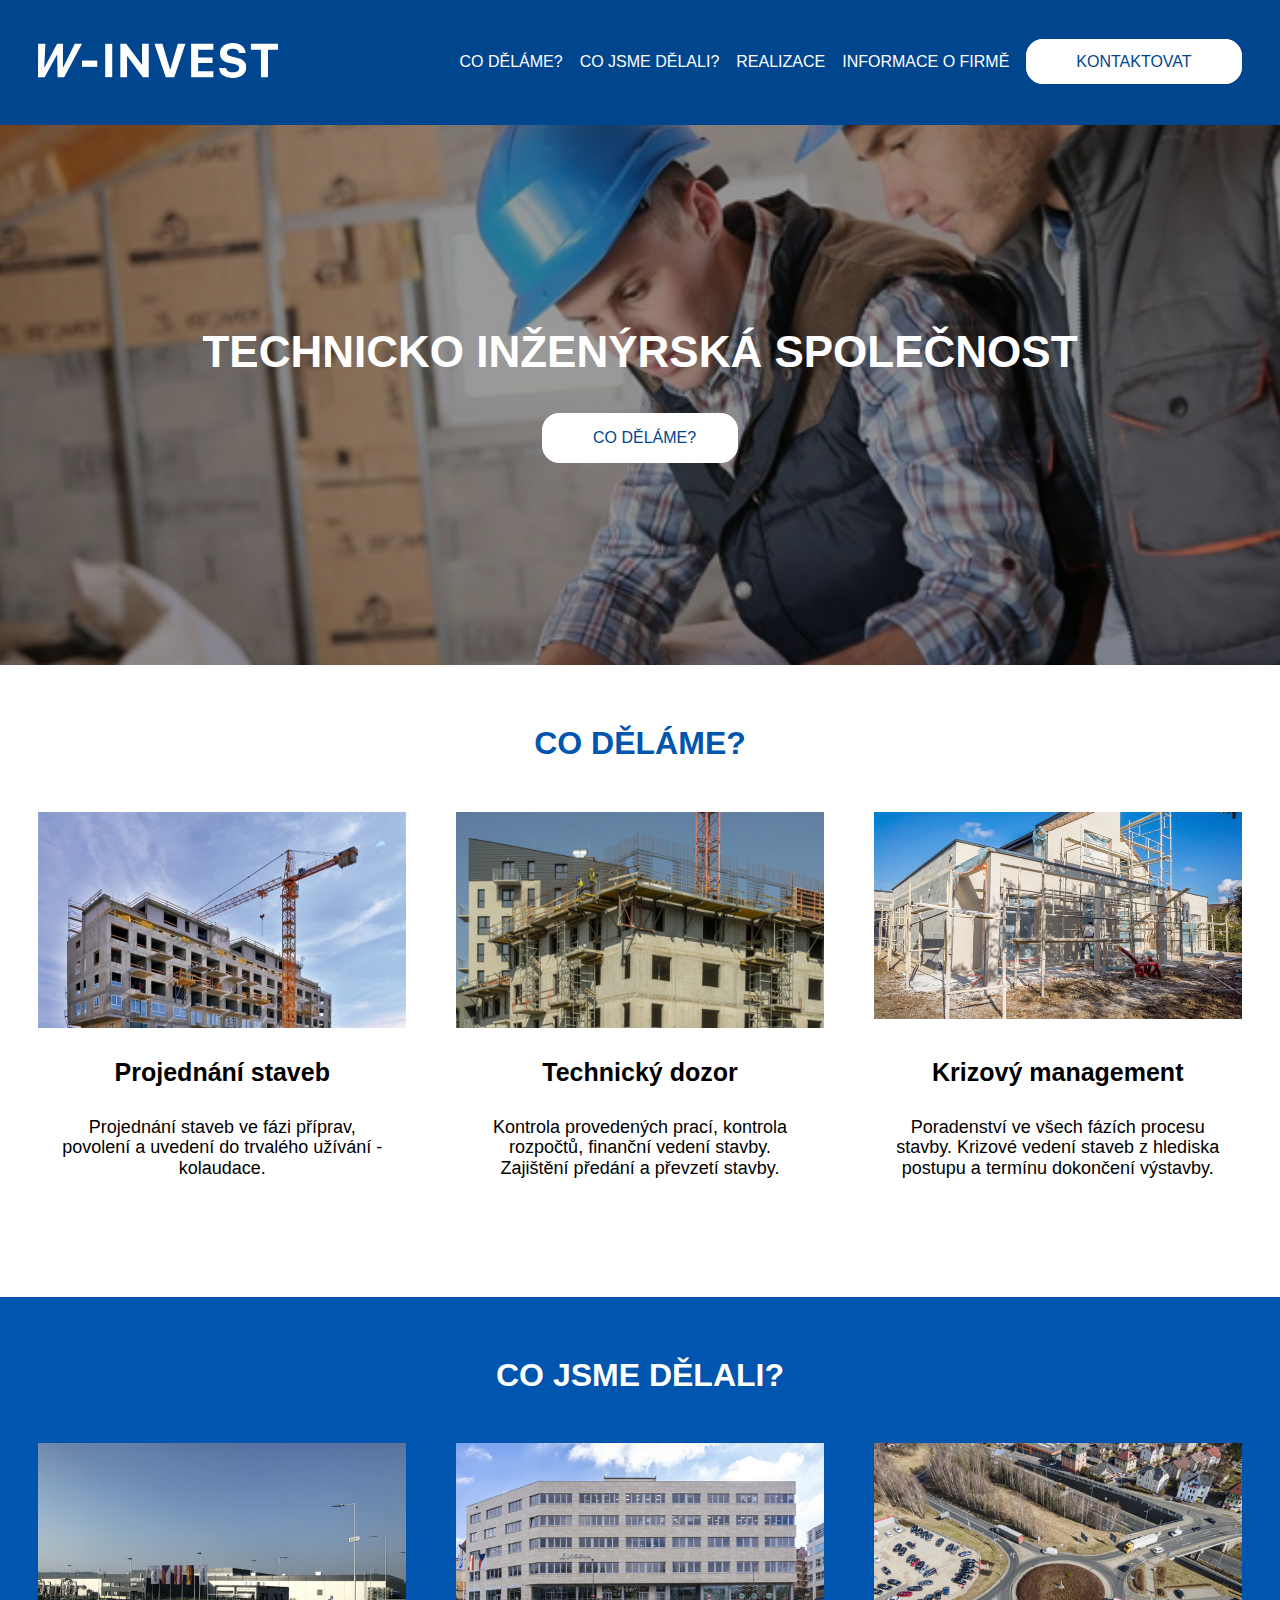
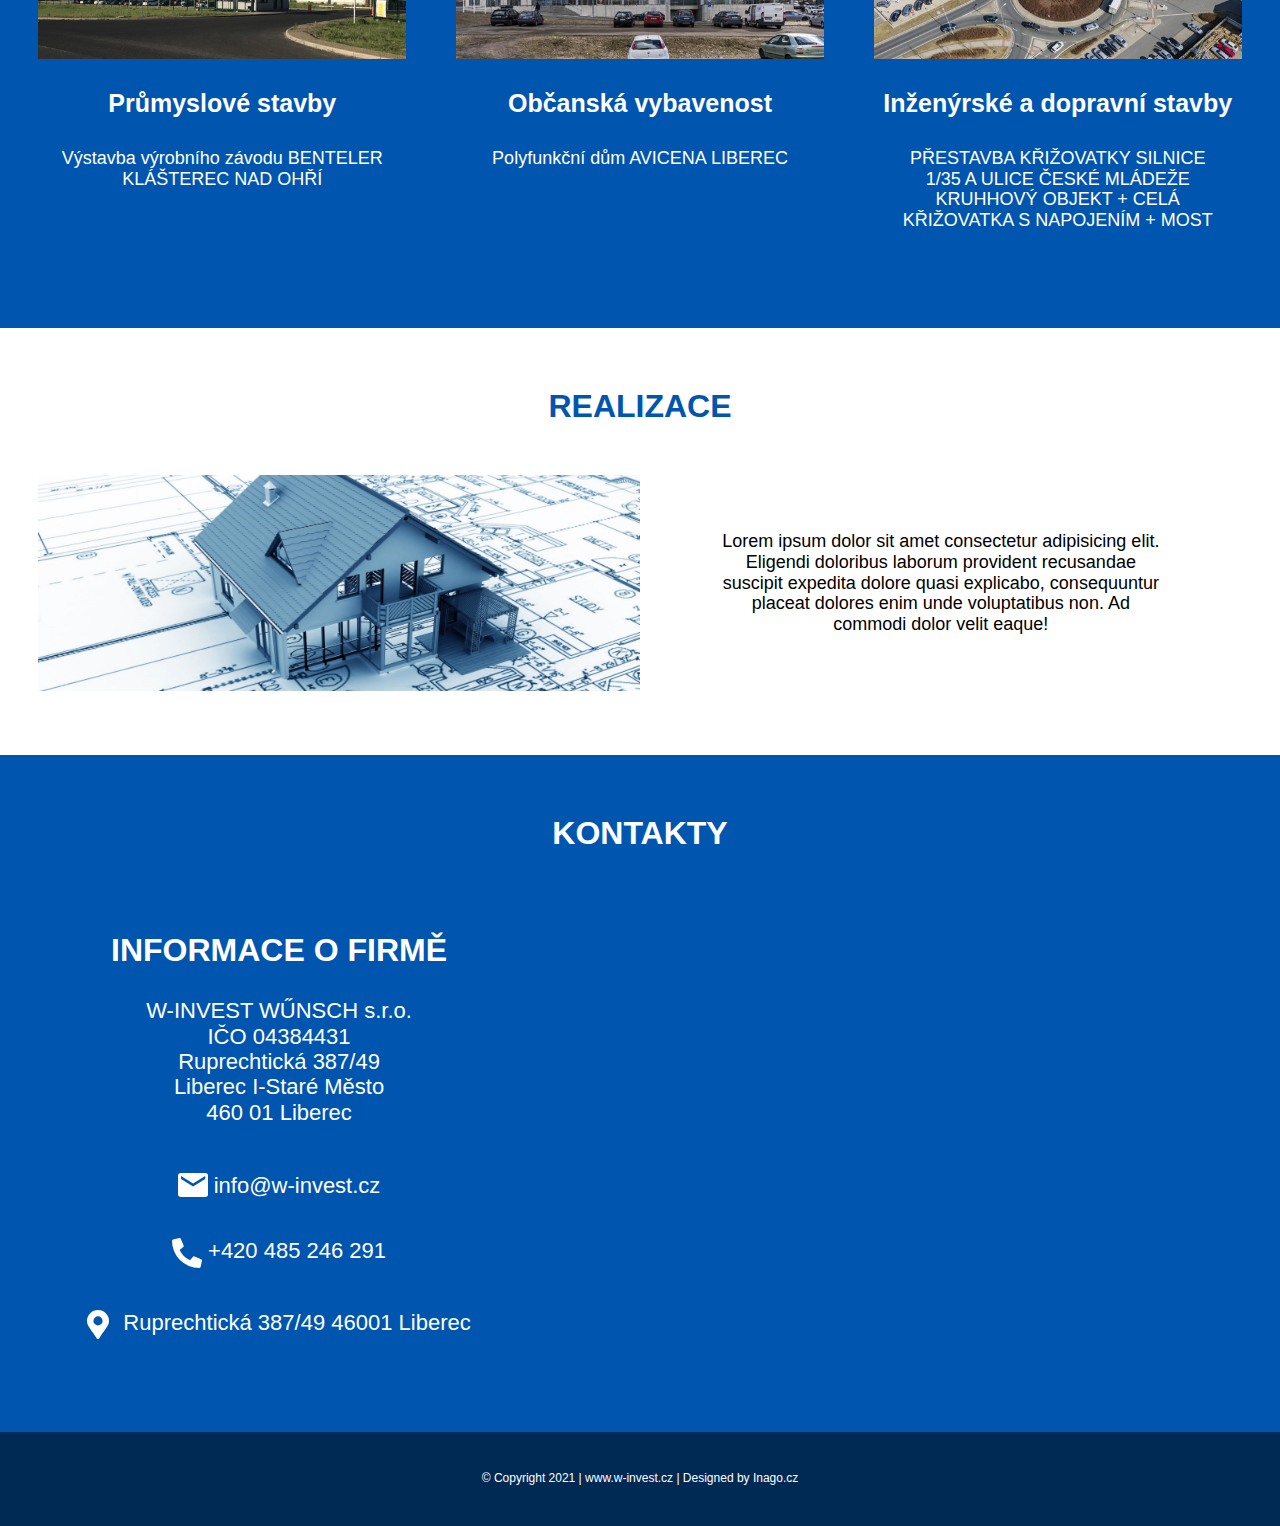
==== docs/index.html @ b716763d "Add files via upload" ====
<!DOCTYPE html>
<html lang="cs">
<head>
    <meta charset="UTF-8">
    <meta http-equiv="X-UA-Compatible" content="IE=edge">
    <meta name="viewport" content="width=device-width, initial-scale=1.0">
    <meta name="description" content="HTML meta tag page">
    <meta name="keywords" content="winvest, w-invest, w invest, w invest liberec, w-invest liberec, w invest liberec, stavební dozor, stavební dozor liberec" />
    

    <title>Technicko inženýrská kancelář | W-INVEST</title>
    <script type="application/ld+json">
        {
          "@context": "https://schema.org",
          "@type": "LocalBusiness",
          "name": "W-INVEST",
          "image": "./Images/W-INVEST_Bílá_uprava.svg",
          "url": "http://www.w-invest.cz/",
          "telephone": "485 246 291",
          "address": {
            "@type": "PostalAddress",
            "streetAddress": "Ruprechtická 387/49",
            "addressLocality": "Liberec",
            "postalCode": "46001",
            "addressCountry": "CZ"
          },
          "geo": {
            "@type": "GeoCoordinates",
            "latitude": 50.77691161057258,
            "longitude": 15.060388742297569
          }  
        }
        </script>
    <link rel="icon" type="image/svg+xml" href="./Images/Favicon/favicon.svg">

    <link rel="stylesheet" href="./css/normalize.css">
    <link rel="stylesheet" href="./css/fonts.css">
    <link rel="stylesheet" href="./css/style.css">
    <link rel="stylesheet" href="./css/MQ.css">
</head>
<body>
    <header>
        <div class="header_box">
            <a class="header_box__logo" href="Index.html"><img src="./Images/W-INVEST_Bílá_uprava.svg" alt="W-Invest logo"></a>
            <nav class="header_box__nav">
                <ul class="header_box__nav__nav_ul">
                    <li class="header_box__nav__nav_ul__item initial_invisible tablet_visible"><a href="#co_delame">Co děláme?</a></li>
                    <li class="header_box__nav__nav_ul__item initial_invisible tablet_visible"><a href="#co_jsme_delali">Co jsme dělali?</a></li>
                    <li class="header_box__nav__nav_ul__item initial_invisible tablet_visible"><a href="#realizace">Realizace</a></li>
                    <li class="header_box__nav__nav_ul__item initial_invisible desktop_visible"><a href="#info">Informace o firmě</a></li>
                    <li class="header_box__nav__nav_ul__item"><a class="btn" href="#kontakty">Kontaktovat</a></li>
               </ul>
            </nav>
        </div>
    </header>
    <main>
        <h1 class="h1">W-INVEST</h1>
        <section class="background_photo">
            <h2 class="background_photo__title">Technicko inženýrská společnost</h2>
            <a class="background_photo__btn btn btn--photo" href="#co_delame">Co děláme?</a>
        </section>
        <section id="co_delame">
            <div class="section_container">
                <h2 class="section_container__title section_container__title--blue">Co děláme?</h2>
                <div class="section_container__Project_card_section">
                    <div class="section_container__Project_card_section__item">
                        <div class="section_container__Project_card_section__item__image_container">
                            <img src="./Images/20411-preview-04-teracon1.jpg" alt="Projekt 1">
                        </div>
                        <h3>Projednání staveb</h3>
                        <p>Projednání staveb ve fázi příprav, povolení a uvedení do trvalého užívání - kolaudace.</p>
                    </div>
                    <div class="section_container__Project_card_section__item">
                        <div class="section_container__Project_card_section__item__image_container">
                            <img src="./Images/1629029762_P2021081503770.jpg" alt="Projekt 2">
                        </div>
                        <h3>Technický dozor</h3>
                        <p>Kontrola provedených prací, kontrola rozpočtů, finanční vedení stavby. Zajištění předání a převzetí stavby.</p>
                    </div>
                    <div class="section_container__Project_card_section__item">
                        <div class="section_container__Project_card_section__item__image_container">
                            <img src="./Images/fotolia_eleonore-h.jpg" alt="Projekt 3">
                        </div>
                        <h3>Krizový management</h3>
                        <p>Poradenství ve všech fázích procesu stavby. Krizové vedení staveb z hlediska postupu a termínu dokončení výstavby.</p>
                    </div>
                </div>
            </div>
        </section>
        <section id="co_jsme_delali">
            <div class="section_container">
                <h2 class="section_container__title">Co jsme dělali?</h2>
                <div class="section_container__Project_card_section">
                    <div class="section_container__Project_card_section__item">
                        <div class="section_container__Project_card_section__item__image_container">
                            <img src="src=./Images/Real_images/640px/thumbnail_IMG_3907.jpg"
                            srcset="./Images/Real_images/360px/thumbnail_IMG_3907.jpg 360w,
                                    ./Images/Real_images/575px/thumbnail_IMG_3907.jpg 575w,
                                    ./Images/Real_images/640px/thumbnail_IMG_3907.jpg 640w"
                            sizes="(min-width: 640px) 44.5vw,
                                   (min-width: 1150px) 28.43vw,
                                   100vw" 
                            alt="W-Invest BENTELER KLÁŠTEREC NAD OHŘÍ">
                        </div>
                        <h3>Průmyslové stavby</h3>
                        <p>Výstavba výrobního závodu BENTELER KLÁŠTEREC NAD OHŘÍ </p>
                    </div>
                    <div class="section_container__Project_card_section__item">
                        <div class="section_container__Project_card_section__item__image_container">
                            <img src="src=./Images/Real_images/640px/thumbnail_Avicena.jpg"
                            srcset="./Images/Real_images/360px/thumbnail_Avicena.jpg 360w,
                                    ./Images/Real_images/575px/thumbnail_Avicena.jpg 575w,
                                    ./Images/Real_images/640px/thumbnail_Avicena.jpg 640w"
                            sizes="(min-width: 640px) 44.5vw,
                                   (min-width: 1150px) 28.43vw,
                                   100vw" 
                            alt="W-Invest AVICENA LIBEREC">
                        </div>
                        <h3>Občanská vybavenost</h3>
                        <p>Polyfunkční dům AVICENA LIBEREC</p>
                    </div>
                    <div class="section_container__Project_card_section__item">
                        <div class="section_container__Project_card_section__item__image_container">
                            <img src="src=./Images/Real_images/640px/thumbnail_kruhac.jpg"
                            srcset="./Images/Real_images/360px/thumbnail_kruhac.jpg 360w,
                                    ./Images/Real_images/575px/thumbnail_kruhac.jpg 575w,
                                    ./Images/Real_images/640px/thumbnail_kruhac.jpg 640w"
                            sizes="(min-width: 640px) 44.5vw,
                                   (min-width: 1150px) 28.43vw,
                                   100vw" 
                            alt="W-Invest KRUHHOVÝ OBJEKT">
                        </div>
                        <h3>Inženýrské a dopravní stavby</h3>
                        <p>PŘESTAVBA KŘIŽOVATKY SILNICE  1/35  A ULICE ČESKÉ MLÁDEŽE<br> KRUHHOVÝ OBJEKT + CELÁ KŘIŽOVATKA S NAPOJENÍM + MOST</p>
                    </div>
                </div>
            </div>
        </section>
        <section id="realizace">
            <div class="section_container section_container--relaization">
                <h2 class="section_container__title section_container__title--blue">Realizace</h2>
                <div class="section_container__Project_card_section__item section_container__Project_card_section__item--realization">
                    <div class="section_container__Project_card_section__item__image_container section_container__Project_card_section__item__image_container--realization">
                        <img src="./Images/wp2043551-e1540132733350.jpg" alt="Realizace">
                    </div>
                    <p>Lorem ipsum dolor sit amet consectetur adipisicing elit. Eligendi doloribus laborum provident recusandae suscipit expedita dolore quasi explicabo, consequuntur placeat dolores enim unde voluptatibus non. Ad commodi dolor velit eaque!</p>
                </div>
            </div>
        </section>
        <section class="section_contact" id="kontakty">
            <div class="section_container section_container--flex">
                <h2 class="section_container__title section_container__title--flex">Kontakty</h2>
                <div class="section_container__info--flex">
                    <div class="section_container__info__inf">
                        <h2 id="info" class="section_container__info__inf__title">Informace o firmě</h2>
                        <span class="section_container__info__inf__content">
                            W-INVEST WŰNSCH s.r.o.<br>
                            IČO 04384431<br>
                            Ruprechtická 387/49<br>
                            Liberec I-Staré Město<br>
                            460 01 Liberec
                        </span>
                    </div>
                    <div class="section_container__info__contact">
                        <a class="section_container__info__contact__mail" href="mailto:info@w-invest.cz"><span>info@w-invest.cz</span></a>
                        <a class="section_container__info__contact__tel" href="tel:+420600200800"><span>+420 485 246 291</span></a>
                        <a class="section_container__info__contact__address" href="https://www.google.cz/maps/place/Ruprechtick%C3%A1+387,+Star%C3%A9+M%C4%9Bsto,+460+01+Liberec/@50.7767484,15.0596904,18.75z/data=!4m5!3m4!1s0x470936a429aabfd1:0x137d2b65340e2f7!8m2!3d50.7767522!4d15.0603351"><span>Ruprechtická 387/49 46001 Liberec</span></a>
                    </div>
                </div>
                <div class="section_container__info__map_container">
                    <iframe class="section_container__info__map_container__map" src="https://www.google.com/maps/embed?pb=!1m14!1m8!1m3!1d1261.4683118059502!2d15.0596904!3d50.7767484!3m2!1i1024!2i768!4f13.1!3m3!1m2!1s0x470936a429aabfd1%3A0x137d2b65340e2f7!2sRuprechtick%C3%A1%20387%2C%20Star%C3%A9%20M%C4%9Bsto%2C%20460%2001%20Liberec!5e0!3m2!1scs!2scz!4v1645196946331!5m2!1scs!2scz" width="600" height="450" style="border:0;" allowfullscreen="" loading="lazy"></iframe>
                </div>
            </div>
        </section>
    </main>
    <footer>
        <span class="copyright">© Copyright 2021 | www.w-invest.cz | Designed by Inago.cz</span>
    </footer>
</body>
</html>
---- docs/css/fonts.css ----
html {
    font-family: 'Segoe UI', Tahoma, Geneva, Verdana, sans-serif;
    font-size: 18px;
}

.header_box__nav__nav_ul {
    list-style: none;
    text-decoration: none;
}

.header_box__nav__nav_ul__item a {
    color: #fff;
}

.btn, .header_box__nav__nav_ul {
    font-size: 16px;
    text-transform: uppercase;
}

a.btn {
    color: #00468F;
}

.background_photo__title {
    font-size: 29px;
}
h2 {
    font-weight: bold;
    font-size: 32px;
    text-transform: uppercase;
}

.section_container__title--blue {
    color: #0055AE;
}

h3 {
    font-weight: 550;
    font-size: 25px;
}

.section_container__info__inf span {
    font-size: 18px;
}

.section_container__info__inf__title {
    font-size: 24px;
}

.section_container__info__inf__content {
    text-align: center;
}

.section_container__info__contact a span {
    font-size: 18px;
    color: #fff;
}

.copyright {
    font-size: 12px;
    color: #fff;
}
---- docs/css/style.css ----
header {
    background-color: #00468F;
    height: 100px;
    display: flex;
    justify-content: center;
    align-items: center;
  }

footer {
    display: flex;
    justify-content: center;
    align-items: center;
    background-color: #002954;
    height: 94px;
}

.header_box {
    display: flex;
    justify-content: space-evenly;
    align-items: center;
    width: 100%;
}

.header_box__logo {
    width: 156px;
}

.h1 {
    font-size: 1em;
    position: absolute;
    left: -9999px;
}

.header_box__nav__nav_ul {
    display: flex;
    padding: 0;
}

.header_box__nav__nav_ul__item a:hover {
    text-decoration: underline;
}

.initial_invisible {
    display: none;
}

.btn {
    padding: 6px 21px 6px 21px;
    color: #00468F;
    background-color: #fff;
    border: 1px #fff solid;
    border-radius: 10px;
    width: 94px;
    white-space: nowrap;
}

.btn:visited {
    color: #00468F;
}

.btn:hover {
    border-radius: 30px;
    transition: ease-in-out 0.4s;
}


a.btn:hover {
    text-decoration: none;
}

.background_photo {
    display: flex;
    flex-direction: column;
    justify-content: center;
    align-items: center;
    background:linear-gradient(rgba(0,0,0,0.4), rgba(0,0,0,0.4)), url(../Images/stavbyvedouci_kontrola_projektu_hlavni_01.jpg);
    background-size: 960px;
    background-position: center;
    height: 540px;
    color: #fff;
    gap: 2em;
}

.btn--photo {
    display: block;
    padding: 7.5px 27px 7.5px 27px;
}

.section_container__Project_card_section__item {
    display: flex;
    flex-direction: column;
    justify-content: center;
    align-items: center;
    width: 100%;
}

.section_container__Project_card_section__item__image_container {
    width: 100%;
    max-width: 450px;
    height: 275px;
    overflow: hidden;
}

.section_container__Project_card_section__item__image_container img {
    width: 100%;
}

.section_container__Project_card_section__item p {
    width: 90%;
    max-width: 450px;
    margin: 0;
    margin-bottom: 90px;
}

.section_container__title {
    padding-top: 60px;
    padding-bottom: 50px;
}

main section:nth-child(2n+2) {
    background-color: #0055AE;
    color: #fff;
}

.section_container__Project_card_section__item--realization p {
    margin-top: 30px;
}

.section_container__info__inf {
    display: flex;
    flex-direction: column;
    align-items: center;
    margin-bottom: 48px;
}


.section_container__info__inf__title {
    margin: 30px 0;
}

.section_container__info__contact {
    display: flex;
    flex-direction: column;
    align-items: center;
}


.section_container__info__contact__mail::before {
    content: "";
    display: block;
    background: url(../Images/icons/Icon\ material-email.svg) no-repeat;
    width: 30px;
    height: 25px;
    float: left;
    margin: 0 6px 0 0;
}

.section_container__info__contact__tel::before {
    content: "";
    display: block;
    background: url(../Images/icons/Icon\ awesome-phone-alt.svg) no-repeat;
    width: 30px;
    height: 32px;
    float: left;
    margin: 0 6px 0 0;
}

.section_container__info__contact__address::before {
    content: "";
    display: block;
    background: url(../Images/icons/Icon\ awesome-map-marker-alt.svg) no-repeat;
    width: 30px;
    height: 32px;
    float: left;
    margin: 0 6px 0 0;
}

.section_container__info__contact__mail, .section_container__info__contact__tel, .section_container__info__contact__address {
    margin-bottom: 40px;
}

.section_container__info__contact__mail:hover {
    text-decoration: underline;
    color: #fff;
}
.section_container__info__contact__tel:hover {
    text-decoration: underline;
    color: #fff;
} 
.section_container__info__contact__address:hover {
    text-decoration: underline;
    color: #fff;
}

.section_container__info__map_container__map {
    width: 100%;
    max-width: 450px;
    height: 260px;
    display: block;
    margin: 0 auto;
    padding-bottom: 20px;
}
---- docs/css/MQ.css ----
@media only screen and (min-width: 640px) {

    .tablet_visible {
        display: initial;
    }

    .header_box__nav {
        width: 70vw;
    }

    .header_box__nav__nav_ul {
        justify-content: space-between;
    }

    .section_container {
        width: 94%;
        margin: 0 auto;
    }

    .section_container__Project_card_section {
        display: flex;
        flex-wrap: wrap;
        justify-content: space-around;
    }

    .section_container__Project_card_section__item {
        width: 47.5%;
    }

    .section_container__Project_card_section__item__image_container {
        height: 194px;
    }

    .section_container__Project_card_section__item--realization {
        width: 100%;
    }

    .section_container__Project_card_section__item__image_container--realization {
        max-width: initial;
        height: 300px;
    }

    .section_container--flex {
        display: flex;
        flex-wrap: wrap;
        justify-content: space-around;
        align-items: center;
    }

    .section_container__title--flex {
        width: 100%;
    }

    .section_container__info--flex {
        width: 47.5%;
    }

    .section_container__info__map_container {
        width: 47.5%;
    }

    .section_container__info__map_container__map {
        grid-row: 2/3;
        grid-column: 2/3;
        width: 100%;
        margin: 0;
    }

    p {
        min-height: 5em;
    }
}

@media only screen and (min-width: 750px) {
    .section_container__Project_card_section__item__image_container {
        height: 220px;
    }
}

@media only screen and (min-width: 920px) {

    header {
        height: 125px;
    }

    .header_box {
        width: 94%;
        justify-content: space-between;
    }

    .header_box__nav {
        width: 65%;
    }

    .header_box__logo {
        width: 240px;
    }

    .btn {
        padding: 13px 49px 13px 49px;
        color: #00468F;
        background-color: #fff;
        border: 1px #fff solid;
        border-radius: 17px;
        width: 94px;
    }
    
    .section_container__info__contact a span, .section_container__info__inf span {
        font-size: 22px;
    }

    .section_container__info__inf__title {
        font-size: 32px;
      }

    .btn--photo {
        display: block;
        padding: 15px 50px 15px 50px;
    }

    .section_container__Project_card_section__item__image_container {
        height: 250px;
    }
}


@media only screen and (min-width: 960px) {

    .background_photo {
        background-size: 1440px;
    }

    .section_container__info__map_container__map {
        max-width: initial;
    }

    .header_box__nav {
        width: 65%;
    }
}

@media only screen and (min-width: 1150px) {

    .desktop_visible {
        display: initial;
    }

    .background_photo {
        background-size: 1560px;
    }

    .background_photo__title {
        font-size: 44px;
    }

    .section_container__Project_card_section {
        display: flex;
        flex-wrap: nowrap;
        justify-content: space-around;
        gap: 50px;
    }

    .section_container__Project_card_section__item__image_container {
        height: 216px;
    }

    .section_container__Project_card_section__item--realization {
        display: flex;
        flex-direction: row;
        justify-content: initial;
    }

    .section_container--relaization {
        padding-bottom: 5%;
    }

    .section_container__Project_card_section__item__image_container--realization {
        width: 50%;
    }

    .section_container__Project_card_section__item__image_container--realization img {
        height: 100%;
    }

    .section_container__Project_card_section__item--realization p {
        margin: 0 auto;
        width: 50%;
    }

    .section_container__info--flex {
        width: 40%;
        margin-right: 10%;
    }

    .section_contact {
        padding-bottom: 50px;
    }

    .section_container__info__map_container {
        width: 50%;
        height: 330px;
    }

    .section_container__info__map_container__map {
        height: 100%;
    }

    h3 {
        min-height: 2em;
    }

    p {
        min-height: 5.5em;
    }

}

@media only screen and (min-width: 1172px) {

    h3 {
        min-height: initial;
    }

    p {
        min-height: 5em;
    }
}

@media only screen and (min-width: 1330px) {
    .section_container__Project_card_section__item__image_container {
        height: 250px;
    }
}

@media only screen and (min-width: 1550px) {

    .background_photo {
        background-size: 1920px;
        height: calc(100vh - 125px);
    }
    
    .section_container {
        width: 81.25%;
    }    
}
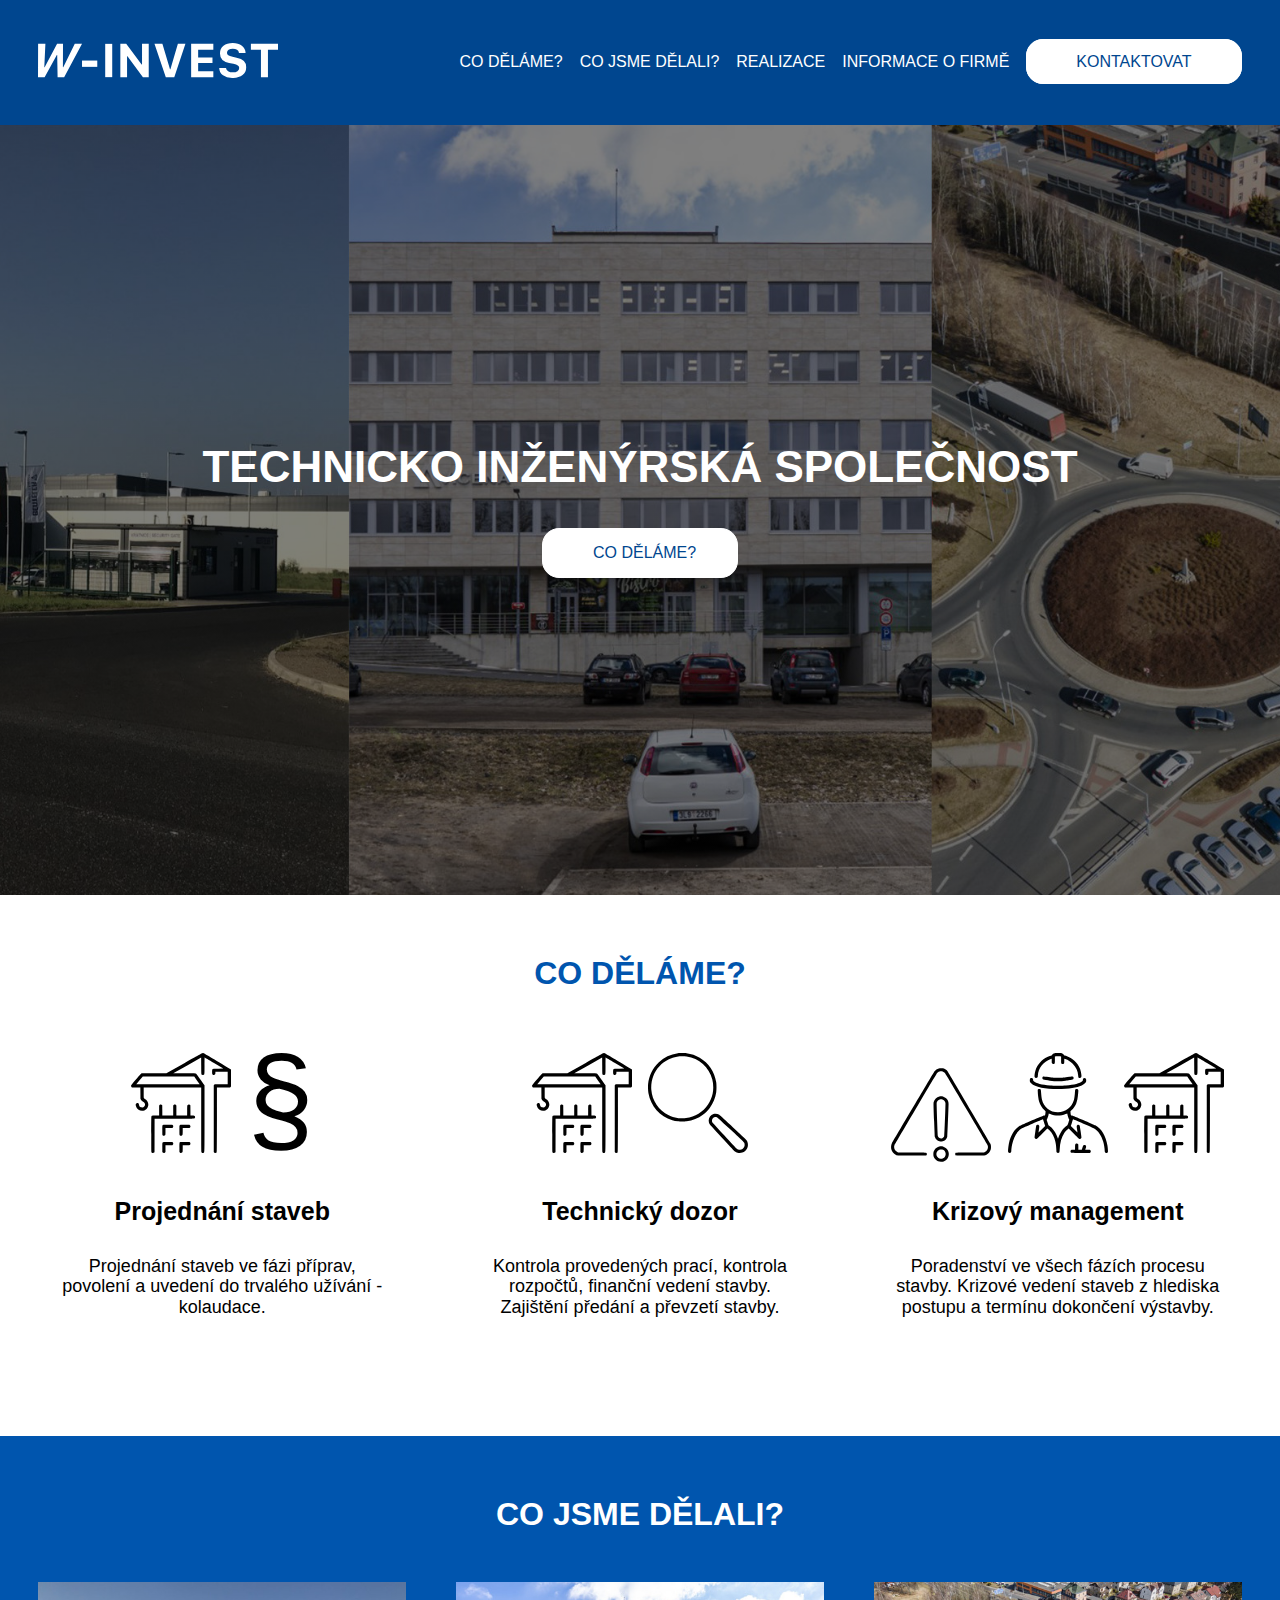
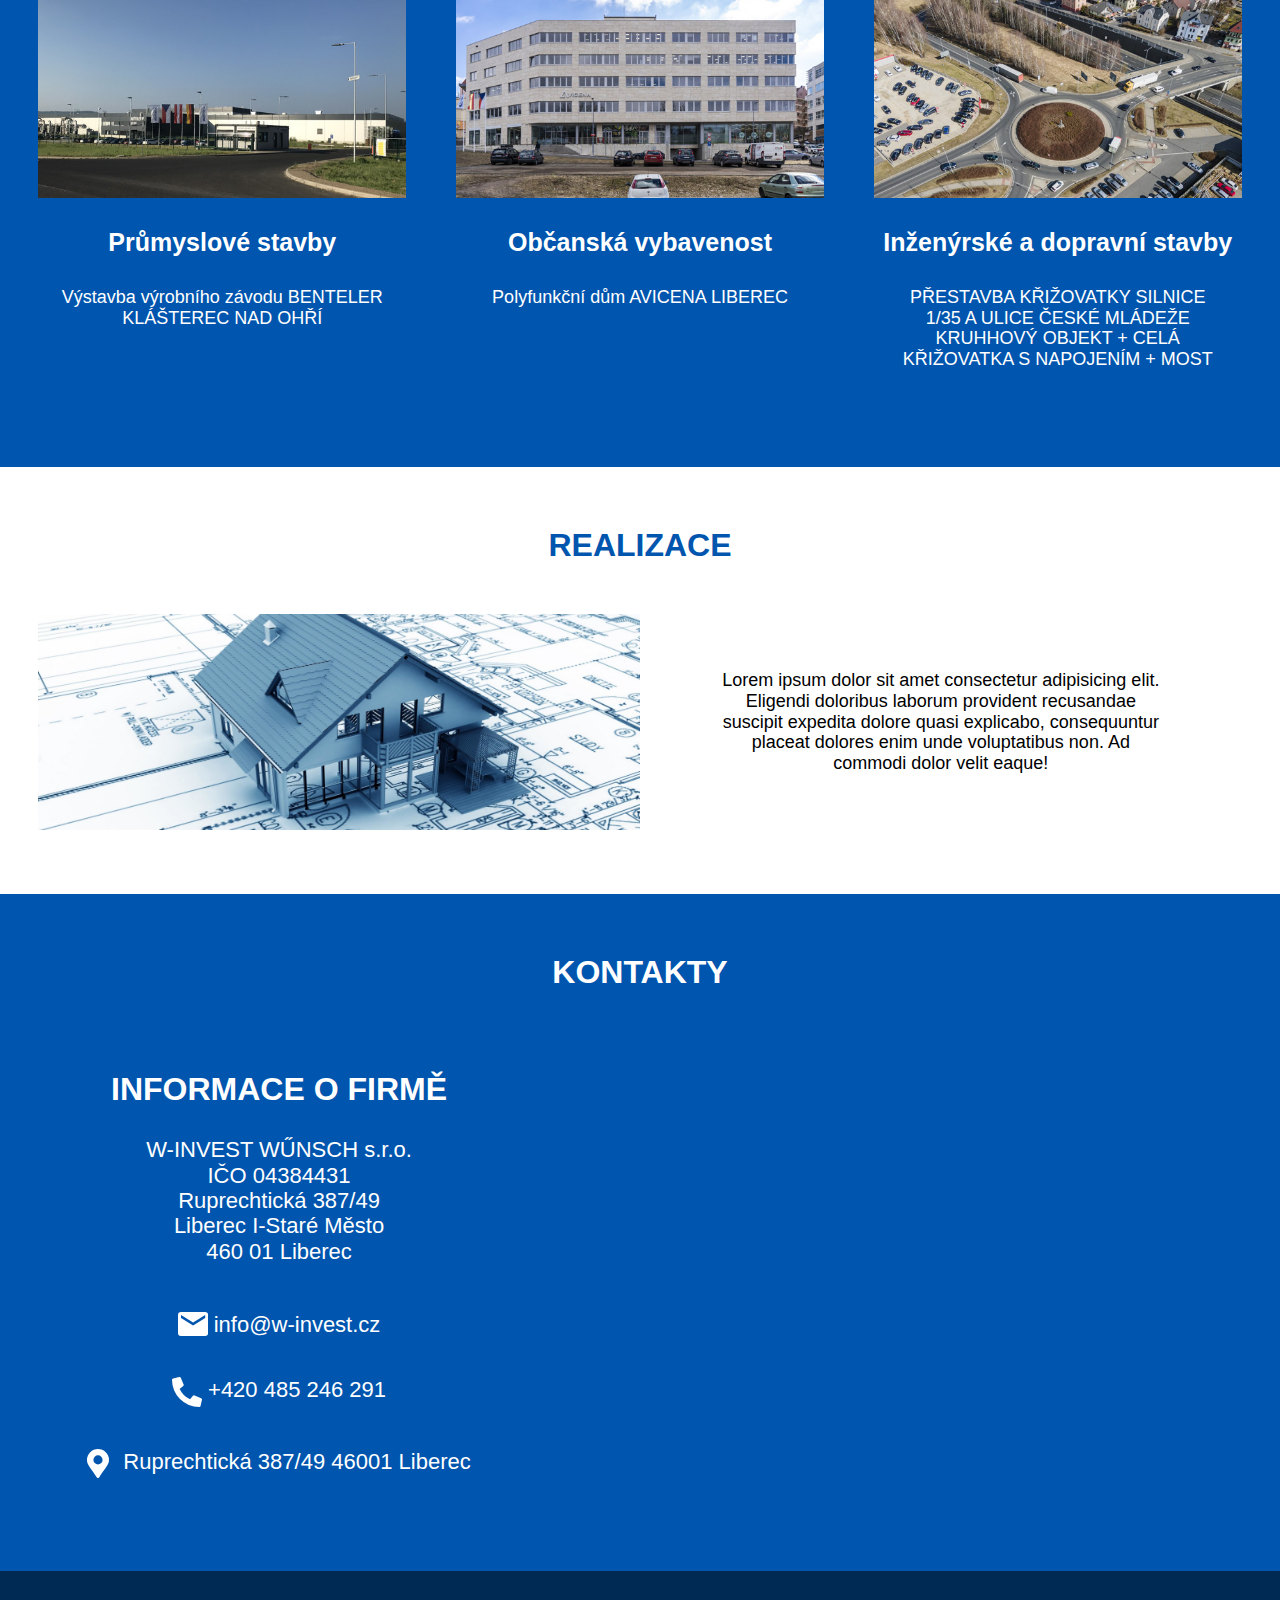
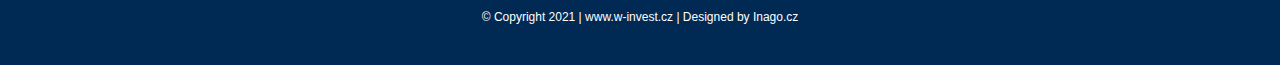
==== commit 8ddca200: "Add files via upload" ====
--- a/docs/index.html
+++ b/docs/index.html
@@ -63,23 +63,27 @@
             <div class="section_container">
                 <h2 class="section_container__title section_container__title--blue">Co děláme?</h2>
                 <div class="section_container__Project_card_section">
-                    <div class="section_container__Project_card_section__item">
-                        <div class="section_container__Project_card_section__item__image_container">
-                            <img src="./Images/20411-preview-04-teracon1.jpg" alt="Projekt 1">
+                    <div class="section_container__Project_card_section__item section_container__Project_card_section__item--short">
+                        <div class="section_container__Project_card_section__item__image_container section_container__Project_card_section__item__image_container--icons">
+                            <img src="./Images/Ikony/bluesvg/3.svg" alt="Projekt 1">
+                            <span>§</span>
                         </div>
                         <h3>Projednání staveb</h3>
                         <p>Projednání staveb ve fázi příprav, povolení a uvedení do trvalého užívání - kolaudace.</p>
                     </div>
-                    <div class="section_container__Project_card_section__item">
-                        <div class="section_container__Project_card_section__item__image_container">
-                            <img src="./Images/1629029762_P2021081503770.jpg" alt="Projekt 2">
+                    <div class="section_container__Project_card_section__item section_container__Project_card_section__item--short">
+                        <div class="section_container__Project_card_section__item__image_container section_container__Project_card_section__item__image_container--icons">
+                            <img src="./Images/Ikony/bluesvg/3.svg" alt="Projekt 1">
+                            <img src="./Images/Ikony/bluesvg/10.svg" alt="Projekt 1">
                         </div>
                         <h3>Technický dozor</h3>
                         <p>Kontrola provedených prací, kontrola rozpočtů, finanční vedení stavby. Zajištění předání a převzetí stavby.</p>
                     </div>
-                    <div class="section_container__Project_card_section__item">
-                        <div class="section_container__Project_card_section__item__image_container">
-                            <img src="./Images/fotolia_eleonore-h.jpg" alt="Projekt 3">
+                    <div class="section_container__Project_card_section__item section_container__Project_card_section__item--short">
+                        <div class="section_container__Project_card_section__item__image_container section_container__Project_card_section__item__image_container--icons">
+                            <img id="warning" src="./Images/Ikony/bluesvg/1.svg" alt="Projekt 1">
+                            <img src="./Images/Ikony/bluesvg/4.svg" alt="Projekt 1">
+                            <img src="./Images/Ikony/bluesvg/3.svg" alt="Projekt 1">
                         </div>
                         <h3>Krizový management</h3>
                         <p>Poradenství ve všech fázích procesu stavby. Krizové vedení staveb z hlediska postupu a termínu dokončení výstavby.</p>
--- a/docs/css/style.css
+++ b/docs/css/style.css
@@ -73,9 +73,9 @@
     flex-direction: column;
     justify-content: center;
     align-items: center;
-    background:linear-gradient(rgba(0,0,0,0.4), rgba(0,0,0,0.4)), url(../Images/stavbyvedouci_kontrola_projektu_hlavni_01.jpg);
-    background-size: 960px;
+    background:linear-gradient(rgba(0,0,0,0.5), rgba(0,0,0,0.5)), url(../Images/Real_images/collage/kolaz.jpg);
     background-position: center;
+    background-size: 1080px;
     height: 540px;
     color: #fff;
     gap: 2em;
@@ -104,6 +104,30 @@
 .section_container__Project_card_section__item__image_container img {
     width: 100%;
 }
+
+.section_container__Project_card_section__item__image_container--icons {
+    display: flex;
+    justify-content: center;
+    align-items: end;
+    gap: 5%;
+    height: initial;
+}
+
+.section_container__Project_card_section__item__image_container--icons img {
+    width: 95px;
+    height: 95px;
+    padding-bottom: 11px;
+}
+
+#warning {
+    padding-bottom: 2px;
+}
+
+.section_container__Project_card_section__item__image_container--icons span {
+    font-size: 110px;
+    font-weight: 300;
+}
+
 
 .section_container__Project_card_section__item p {
     width: 90%;
--- a/docs/css/MQ.css
+++ b/docs/css/MQ.css
@@ -1,3 +1,4 @@
+
 @media only screen and (min-width: 640px) {
 
     .tablet_visible {
@@ -27,8 +28,20 @@
         width: 47.5%;
     }
 
+    .section_container__Project_card_section__item--short {
+        height: 380px;
+    }
+
     .section_container__Project_card_section__item__image_container {
         height: 194px;
+    }
+
+    .section_container__Project_card_section__item__image_container--icons {
+        width: 325px;
+    }
+
+    .section_container__Project_card_section__item__image_container--icons img {
+        padding-bottom: 14px;
     }
 
     .section_container__Project_card_section__item--realization {
@@ -118,16 +131,34 @@
         padding: 15px 50px 15px 50px;
     }
 
+    .section_container__Project_card_section__item--short {
+        height: 405px;
+    }
+
     .section_container__Project_card_section__item__image_container {
         height: 250px;
     }
+
+    .section_container__Project_card_section__item__image_container--icons {
+        width: 415px;
+    }
+
+    .section_container__Project_card_section__item__image_container--icons img {
+        width: 120px;
+        height: 120px;
+    }
+
+    .section_container__Project_card_section__item__image_container--icons span {
+        font-size: 145px;
+        font-weight: 300;
+    }
 }
 
 
 @media only screen and (min-width: 960px) {
 
     .background_photo {
-        background-size: 1440px;
+        background-size: 1148px;
     }
 
     .section_container__info__map_container__map {
@@ -147,6 +178,7 @@
 
     .background_photo {
         background-size: 1560px;
+        height: 770px;
     }
 
     .background_photo__title {
@@ -160,8 +192,27 @@
         gap: 50px;
     }
 
+    .section_container__Project_card_section__item--short {
+        height: initial;
+    }
+
     .section_container__Project_card_section__item__image_container {
         height: 216px;
+    }
+
+    .section_container__Project_card_section__item__image_container--icons {
+        width: 335px;
+        height: 125px;
+    }
+
+    .section_container__Project_card_section__item__image_container--icons img {
+        width: 100px;
+        height: 100px;
+    }
+
+    .section_container__Project_card_section__item__image_container--icons span {
+        font-size: 120px;
+        font-weight: 300;
     }
 
     .section_container__Project_card_section__item--realization {
@@ -229,6 +280,11 @@
 @media only screen and (min-width: 1330px) {
     .section_container__Project_card_section__item__image_container {
         height: 250px;
+    }
+
+    .section_container__Project_card_section__item__image_container--icons {
+        width: 335px;
+        height: 125px;
     }
 }
 
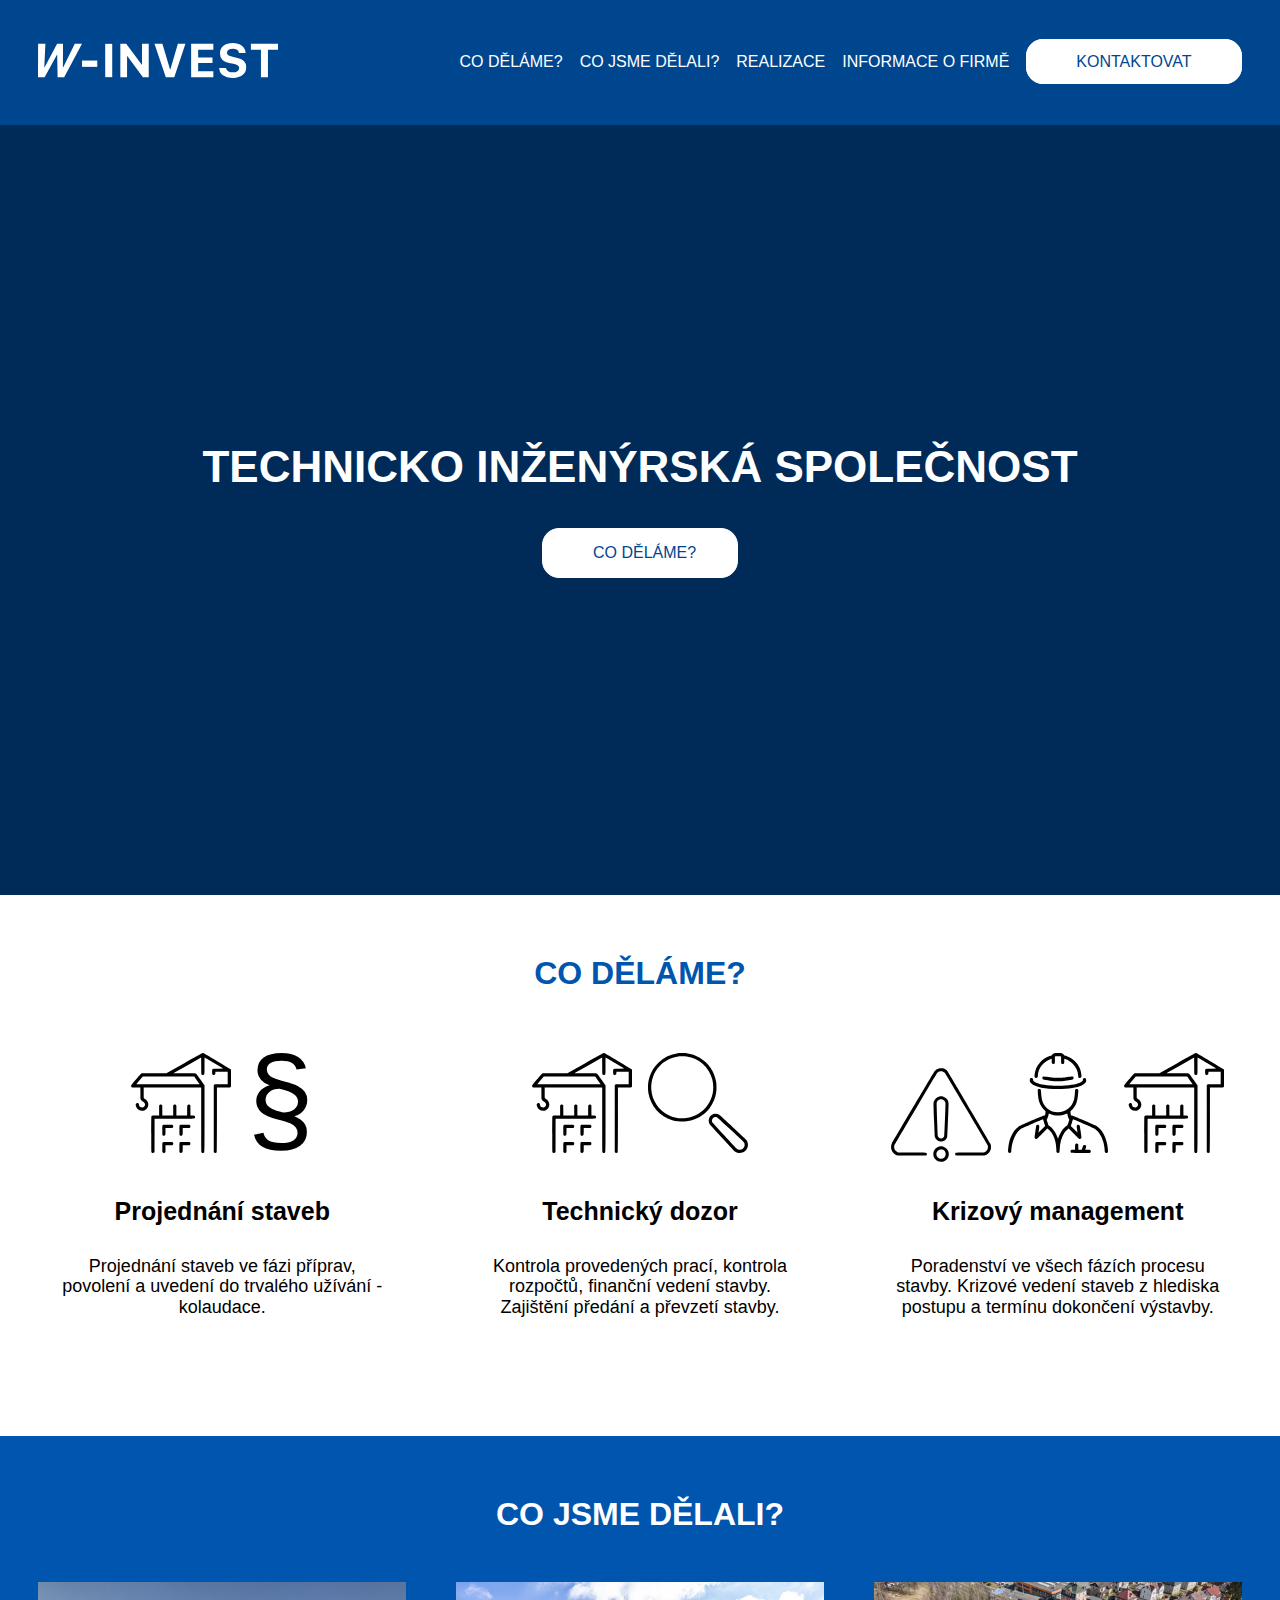
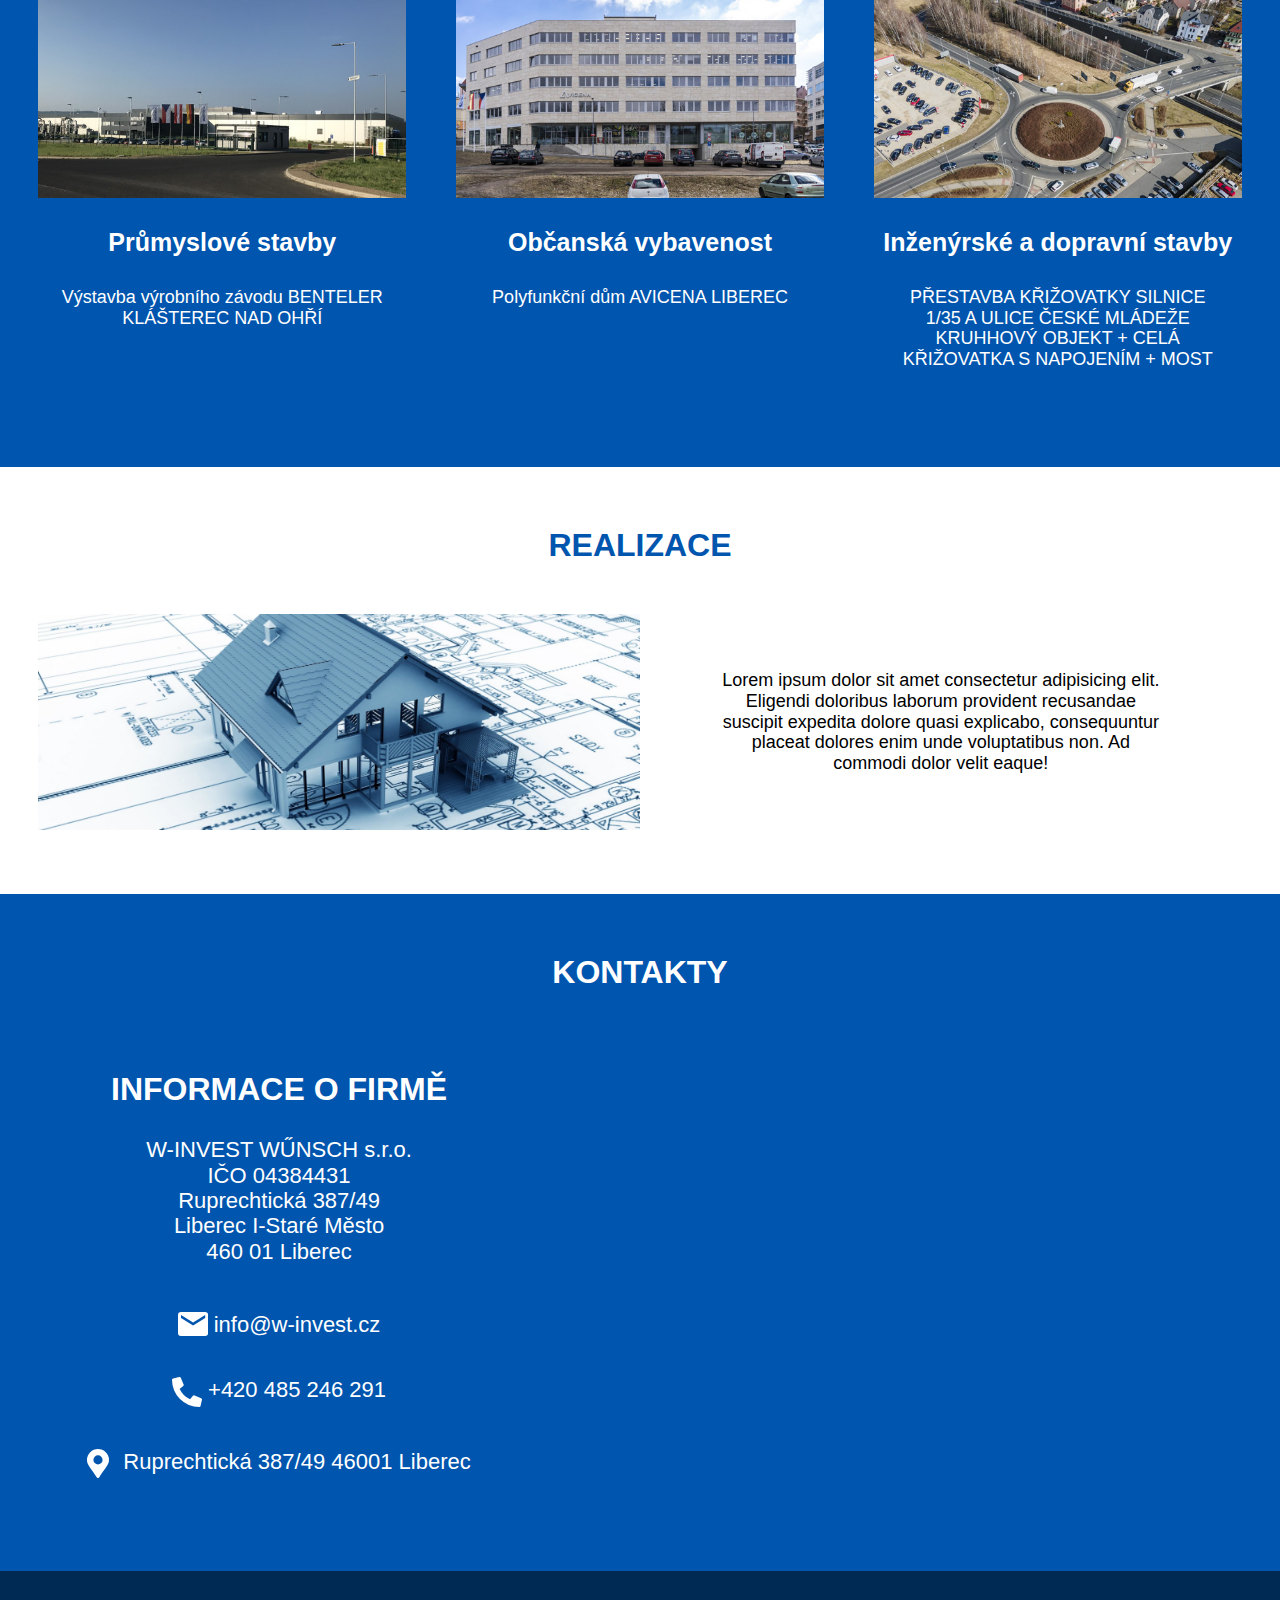
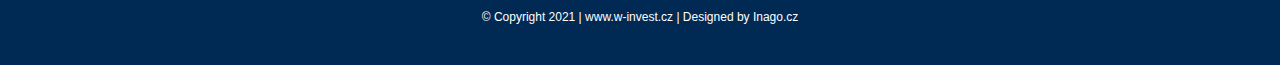
==== commit 73297eaf: "Add files via upload" ====
--- a/docs/index.html
+++ b/docs/index.html
@@ -5,8 +5,8 @@
     <meta http-equiv="X-UA-Compatible" content="IE=edge">
     <meta name="viewport" content="width=device-width, initial-scale=1.0">
     <meta name="description" content="HTML meta tag page">
-    <meta name="keywords" content="winvest, w-invest, w invest, w invest liberec, w-invest liberec, w invest liberec, stavební dozor, stavební dozor liberec" />
-    
+    <meta name="keywords" content="winvest, w-invest, w invest, w invest liberec, w-invest liberec, w invest liberec, stavební dozor, stavební dozor liberec, technicko inženýrská kancelář, technicko inzenyrka kancelar, inzenyrska kancelar," />
+    <meta name="robots" content="index, follow">
 
     <title>Technicko inženýrská kancelář | W-INVEST</title>
     <script type="application/ld+json">
@@ -30,8 +30,24 @@
             "longitude": 15.060388742297569
           }  
         }
+
+        <!-- Global site tag (gtag.js) - Google Analytics -->
+        <script async src="https://www.googletagmanager.com/gtag/js?id=G-P7K51DSMJ3"></script>
+        <script>
+          window.dataLayer = window.dataLayer || [];
+          function gtag(){dataLayer.push(arguments);}
+          gtag('js', new Date());
+        
+          gtag('config', 'G-P7K51DSMJ3');
         </script>
-    <link rel="icon" type="image/svg+xml" href="./Images/Favicon/favicon.svg">
+
+    <link rel="apple-touch-icon" sizes="180x180" href="/apple-touch-icon.png">
+    <link rel="icon" type="image/png" sizes="32x32" href="/favicon-32x32.png">
+    <link rel="icon" type="image/png" sizes="16x16" href="/favicon-16x16.png">
+    <link rel="manifest" href="/site.webmanifest">
+    <link rel="mask-icon" href="/safari-pinned-tab.svg" color="#5bbad5">
+    <meta name="msapplication-TileColor" content="#da532c">
+    <meta name="theme-color" content="#ffffff">
 
     <link rel="stylesheet" href="./css/normalize.css">
     <link rel="stylesheet" href="./css/fonts.css">
@@ -39,9 +55,31 @@
     <link rel="stylesheet" href="./css/MQ.css">
 </head>
 <body>
+        <!-- Cookie Consent by TermsFeed (https://www.TermsFeed.com) -->
+        <script type="text/javascript" src="https://www.termsfeed.com/public/cookie-consent/4.0.0/cookie-consent.js" charset="UTF-8"></script>
+        <script type="text/javascript" charset="UTF-8">
+        document.addEventListener('DOMContentLoaded', function () {
+        cookieconsent.run({"notice_banner_type":"simple","consent_type":"express","palette":"dark","language":"cs","page_load_consent_levels":["strictly-necessary"],"notice_banner_reject_button_hide":false,"preferences_center_close_button_hide":false,"page_refresh_confirmation_buttons":false,"website_name":"W-Invest"});
+        });
+        </script>
+
+        <!-- G-P7K51DSMJ3 -->
+        <!-- Global site tag (gtag.js) - Google Analytics -->
+        <script type="text/plain" cookie-consent="tracking" async src="https://www.googletagmanager.com/gtag/js?id=G-P7K51DSMJ3"></script>
+        <script type="text/plain" cookie-consent="tracking">
+        window.dataLayer = window.dataLayer || [];
+        function gtag(){dataLayer.push(arguments);}
+        gtag('js', new Date());
+
+        gtag('config', 'G-P7K51DSMJ3');
+        </script>
+        <!-- end of G-P7K51DSMJ3-->
+
+        <noscript>ePrivacy and GPDR Cookie Consent by <a href="https://www.TermsFeed.com/" rel="nofollow">TermsFeed Generator</a></noscript>
+        <!-- End Cookie Consent by TermsFeed (https://www.TermsFeed.com) -->
     <header>
         <div class="header_box">
-            <a class="header_box__logo" href="Index.html"><img src="./Images/W-INVEST_Bílá_uprava.svg" alt="W-Invest logo"></a>
+            <a class="header_box__logo" href="index.html"><img src="./Images/W-INVEST_Bílá_uprava.svg" alt="W-Invest logo"></a>
             <nav class="header_box__nav">
                 <ul class="header_box__nav__nav_ul">
                     <li class="header_box__nav__nav_ul__item initial_invisible tablet_visible"><a href="#co_delame">Co děláme?</a></li>
@@ -54,7 +92,7 @@
         </div>
     </header>
     <main>
-        <h1 class="h1">W-INVEST</h1>
+        <h1 class="h1">W-INVEST | Technicko inženýrská kancelář</h1>
         <section class="background_photo">
             <h2 class="background_photo__title">Technicko inženýrská společnost</h2>
             <a class="background_photo__btn btn btn--photo" href="#co_delame">Co děláme?</a>
@@ -65,7 +103,7 @@
                 <div class="section_container__Project_card_section">
                     <div class="section_container__Project_card_section__item section_container__Project_card_section__item--short">
                         <div class="section_container__Project_card_section__item__image_container section_container__Project_card_section__item__image_container--icons">
-                            <img src="./Images/Ikony/bluesvg/3.svg" alt="Projekt 1">
+                            <img src="./Images/Ikony/bluesvg/3.svg" alt="Ikona stavba">
                             <span>§</span>
                         </div>
                         <h3>Projednání staveb</h3>
@@ -73,17 +111,17 @@
                     </div>
                     <div class="section_container__Project_card_section__item section_container__Project_card_section__item--short">
                         <div class="section_container__Project_card_section__item__image_container section_container__Project_card_section__item__image_container--icons">
-                            <img src="./Images/Ikony/bluesvg/3.svg" alt="Projekt 1">
-                            <img src="./Images/Ikony/bluesvg/10.svg" alt="Projekt 1">
+                            <img src="./Images/Ikony/bluesvg/3.svg" alt="Ikona stavba">
+                            <img src="./Images/Ikony/bluesvg/10.svg" alt="Ikona lupa">
                         </div>
                         <h3>Technický dozor</h3>
                         <p>Kontrola provedených prací, kontrola rozpočtů, finanční vedení stavby. Zajištění předání a převzetí stavby.</p>
                     </div>
                     <div class="section_container__Project_card_section__item section_container__Project_card_section__item--short">
                         <div class="section_container__Project_card_section__item__image_container section_container__Project_card_section__item__image_container--icons">
-                            <img id="warning" src="./Images/Ikony/bluesvg/1.svg" alt="Projekt 1">
-                            <img src="./Images/Ikony/bluesvg/4.svg" alt="Projekt 1">
-                            <img src="./Images/Ikony/bluesvg/3.svg" alt="Projekt 1">
+                            <img id="warning" src="./Images/Ikony/bluesvg/1.svg" alt="Ikona varování">
+                            <img src="./Images/Ikony/bluesvg/4.svg" alt="Ikona manažer">
+                            <img src="./Images/Ikony/bluesvg/3.svg" alt="Ikona stavba">
                         </div>
                         <h3>Krizový management</h3>
                         <p>Poradenství ve všech fázích procesu stavby. Krizové vedení staveb z hlediska postupu a termínu dokončení výstavby.</p>
--- a/docs/css/style.css
+++ b/docs/css/style.css
@@ -73,9 +73,9 @@
     flex-direction: column;
     justify-content: center;
     align-items: center;
-    background:linear-gradient(rgba(0,0,0,0.5), rgba(0,0,0,0.5)), url(../Images/Real_images/collage/kolaz.jpg);
+    background:linear-gradient(rgba(0,0,0,0.5), rgba(0,0,0,0.5)), url(/Images/Real_images/collage/kolaz_phone.jpg);
     background-position: center;
-    background-size: 1080px;
+    background-size: 1100px;
     height: 540px;
     color: #fff;
     gap: 2em;
--- a/docs/css/MQ.css
+++ b/docs/css/MQ.css
@@ -177,6 +177,7 @@
     }
 
     .background_photo {
+        background-image:linear-gradient(rgba(0,0,0,0.5), rgba(0,0,0,0.5)), url(/Images/Real_images/collage/kolaz_smallpc.jpg);
         background-size: 1560px;
         height: 770px;
     }
@@ -291,6 +292,7 @@
 @media only screen and (min-width: 1550px) {
 
     .background_photo {
+        background-image:linear-gradient(rgba(0,0,0,0.5), rgba(0,0,0,0.5)), url(/Images/Real_images/collage/kolaz.jpg);
         background-size: 1920px;
         height: calc(100vh - 125px);
     }
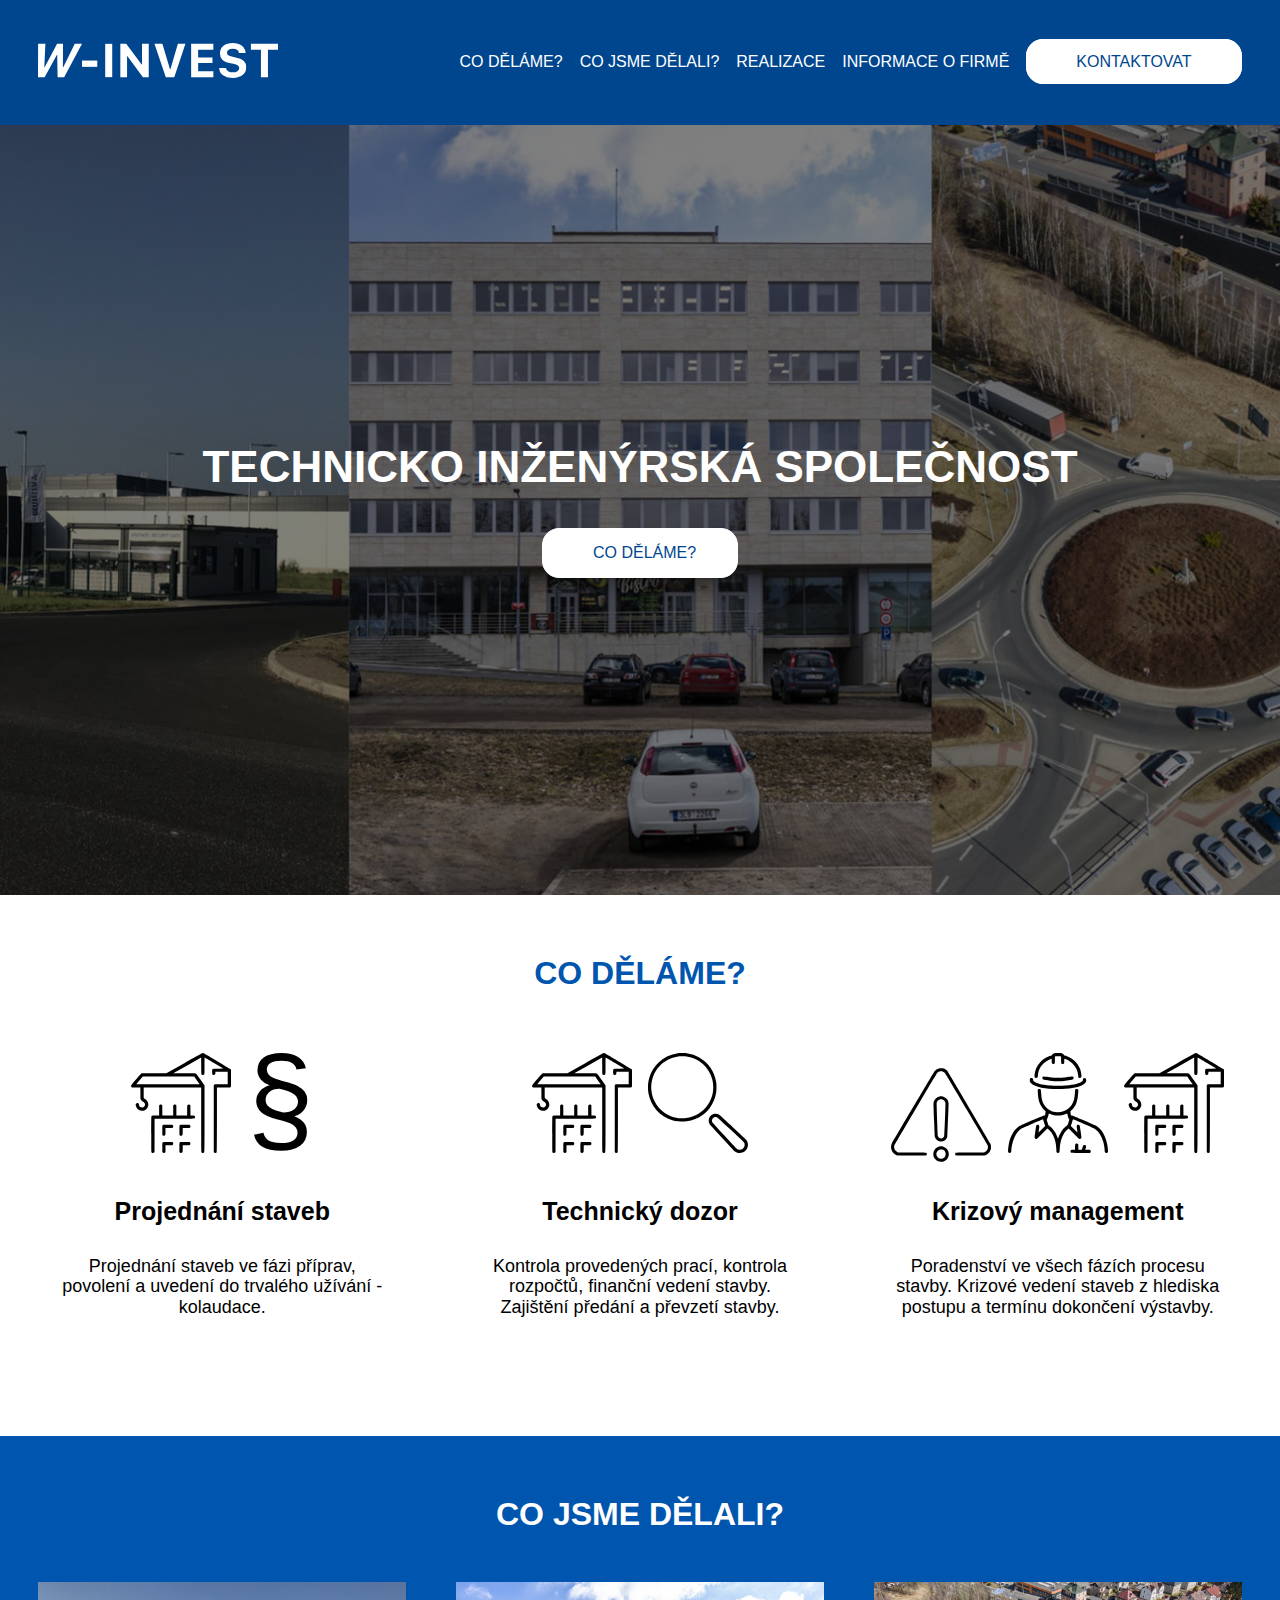
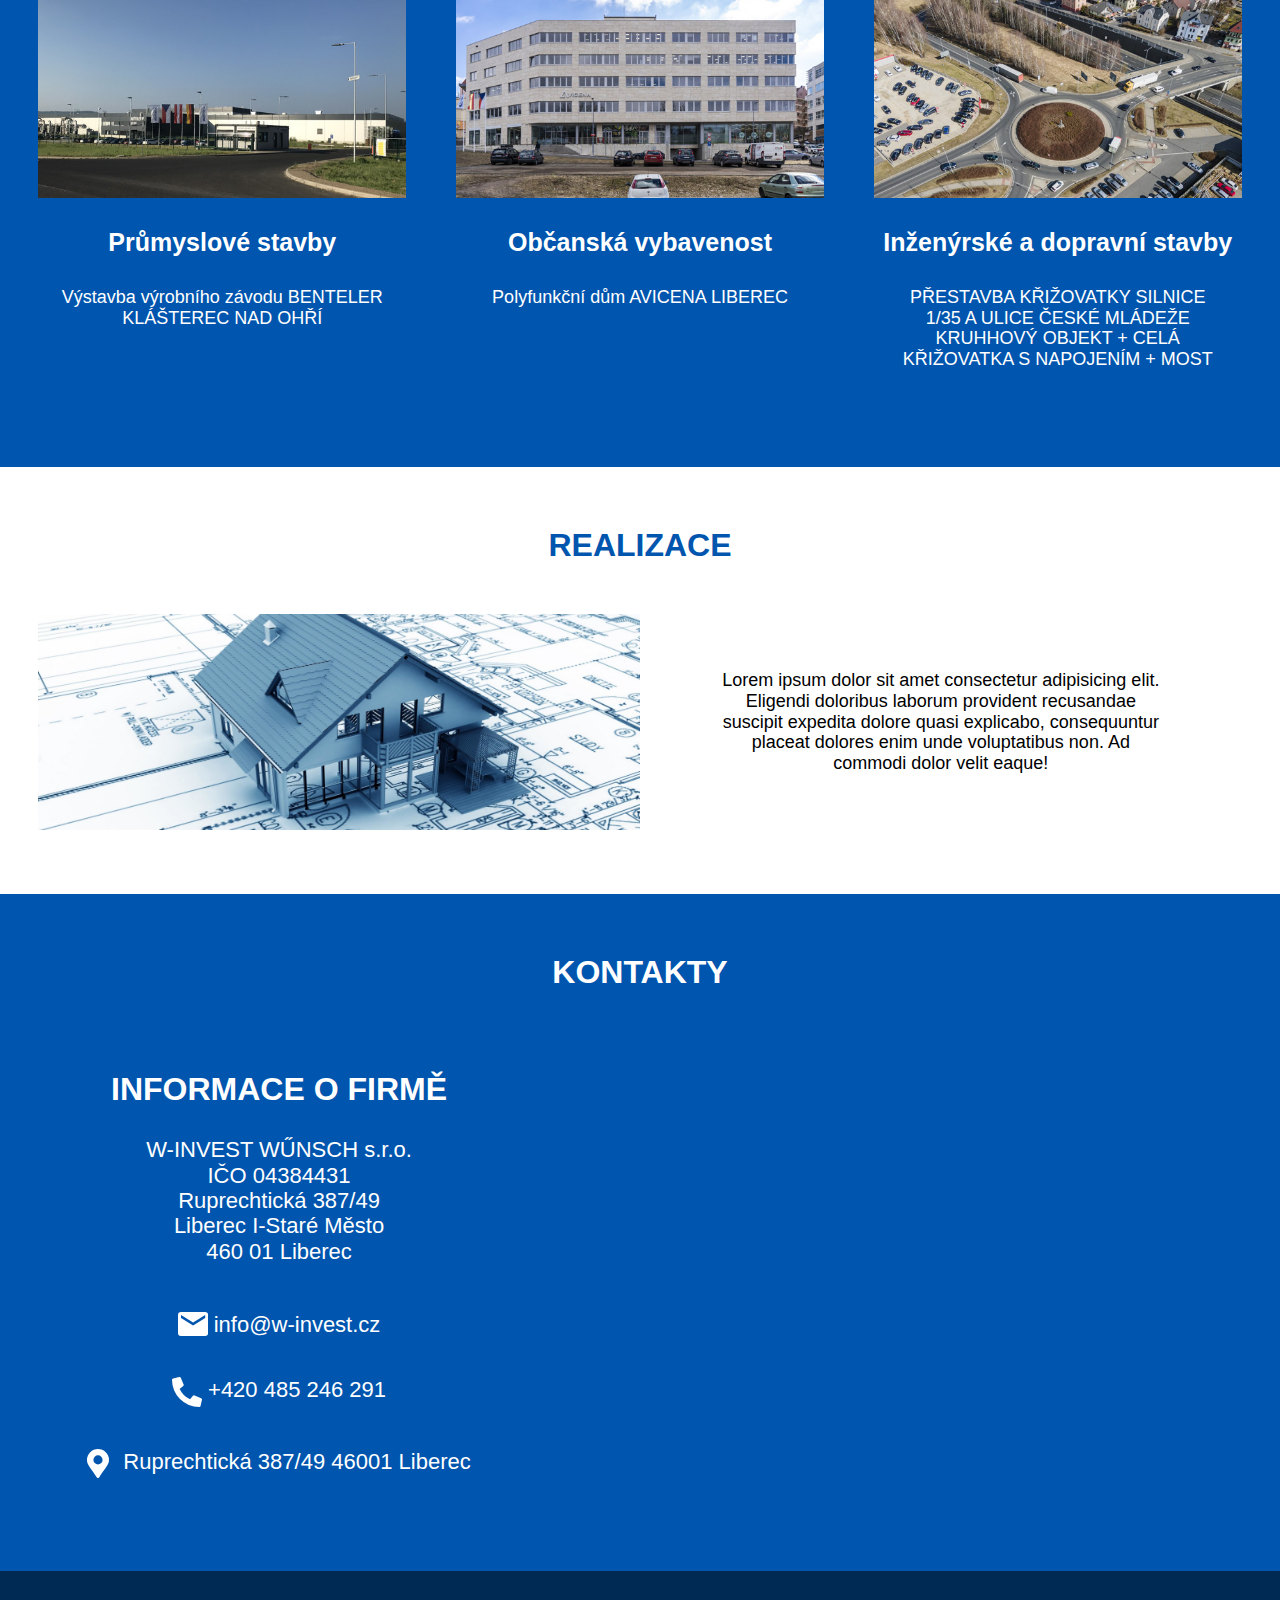
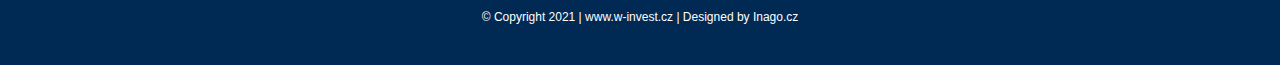
==== commit 46807671: "Update index.html" ====
--- a/docs/index.html
+++ b/docs/index.html
@@ -40,7 +40,8 @@
         
           gtag('config', 'G-P7K51DSMJ3');
         </script>
-
+    
+    <link rel="icon" type="image/svg+xml" href="./Images/Favicon/favicon.svg">
     <link rel="apple-touch-icon" sizes="180x180" href="/apple-touch-icon.png">
     <link rel="icon" type="image/png" sizes="32x32" href="/favicon-32x32.png">
     <link rel="icon" type="image/png" sizes="16x16" href="/favicon-16x16.png">
@@ -219,4 +220,4 @@
         <span class="copyright">© Copyright 2021 | www.w-invest.cz | Designed by Inago.cz</span>
     </footer>
 </body>
-</html>+</html>
--- a/docs/css/style.css
+++ b/docs/css/style.css
@@ -73,7 +73,7 @@
     flex-direction: column;
     justify-content: center;
     align-items: center;
-    background:linear-gradient(rgba(0,0,0,0.5), rgba(0,0,0,0.5)), url(/Images/Real_images/collage/kolaz_phone.jpg);
+    background:linear-gradient(rgba(0,0,0,0.5), rgba(0,0,0,0.5)), url(../Images/Real_images/collage/kolaz_phone.jpg);
     background-position: center;
     background-size: 1100px;
     height: 540px;
--- a/docs/css/MQ.css
+++ b/docs/css/MQ.css
@@ -177,7 +177,7 @@
     }
 
     .background_photo {
-        background-image:linear-gradient(rgba(0,0,0,0.5), rgba(0,0,0,0.5)), url(/Images/Real_images/collage/kolaz_smallpc.jpg);
+        background-image:linear-gradient(rgba(0,0,0,0.5), rgba(0,0,0,0.5)), url(../Images/Real_images/collage/kolaz_smallpc.jpg);
         background-size: 1560px;
         height: 770px;
     }
@@ -292,7 +292,7 @@
 @media only screen and (min-width: 1550px) {
 
     .background_photo {
-        background-image:linear-gradient(rgba(0,0,0,0.5), rgba(0,0,0,0.5)), url(/Images/Real_images/collage/kolaz.jpg);
+        background-image:linear-gradient(rgba(0,0,0,0.5), rgba(0,0,0,0.5)), url(../Images/Real_images/collage/kolaz.jpg);
         background-size: 1920px;
         height: calc(100vh - 125px);
     }
@@ -300,4 +300,4 @@
     .section_container {
         width: 81.25%;
     }    
-}+}
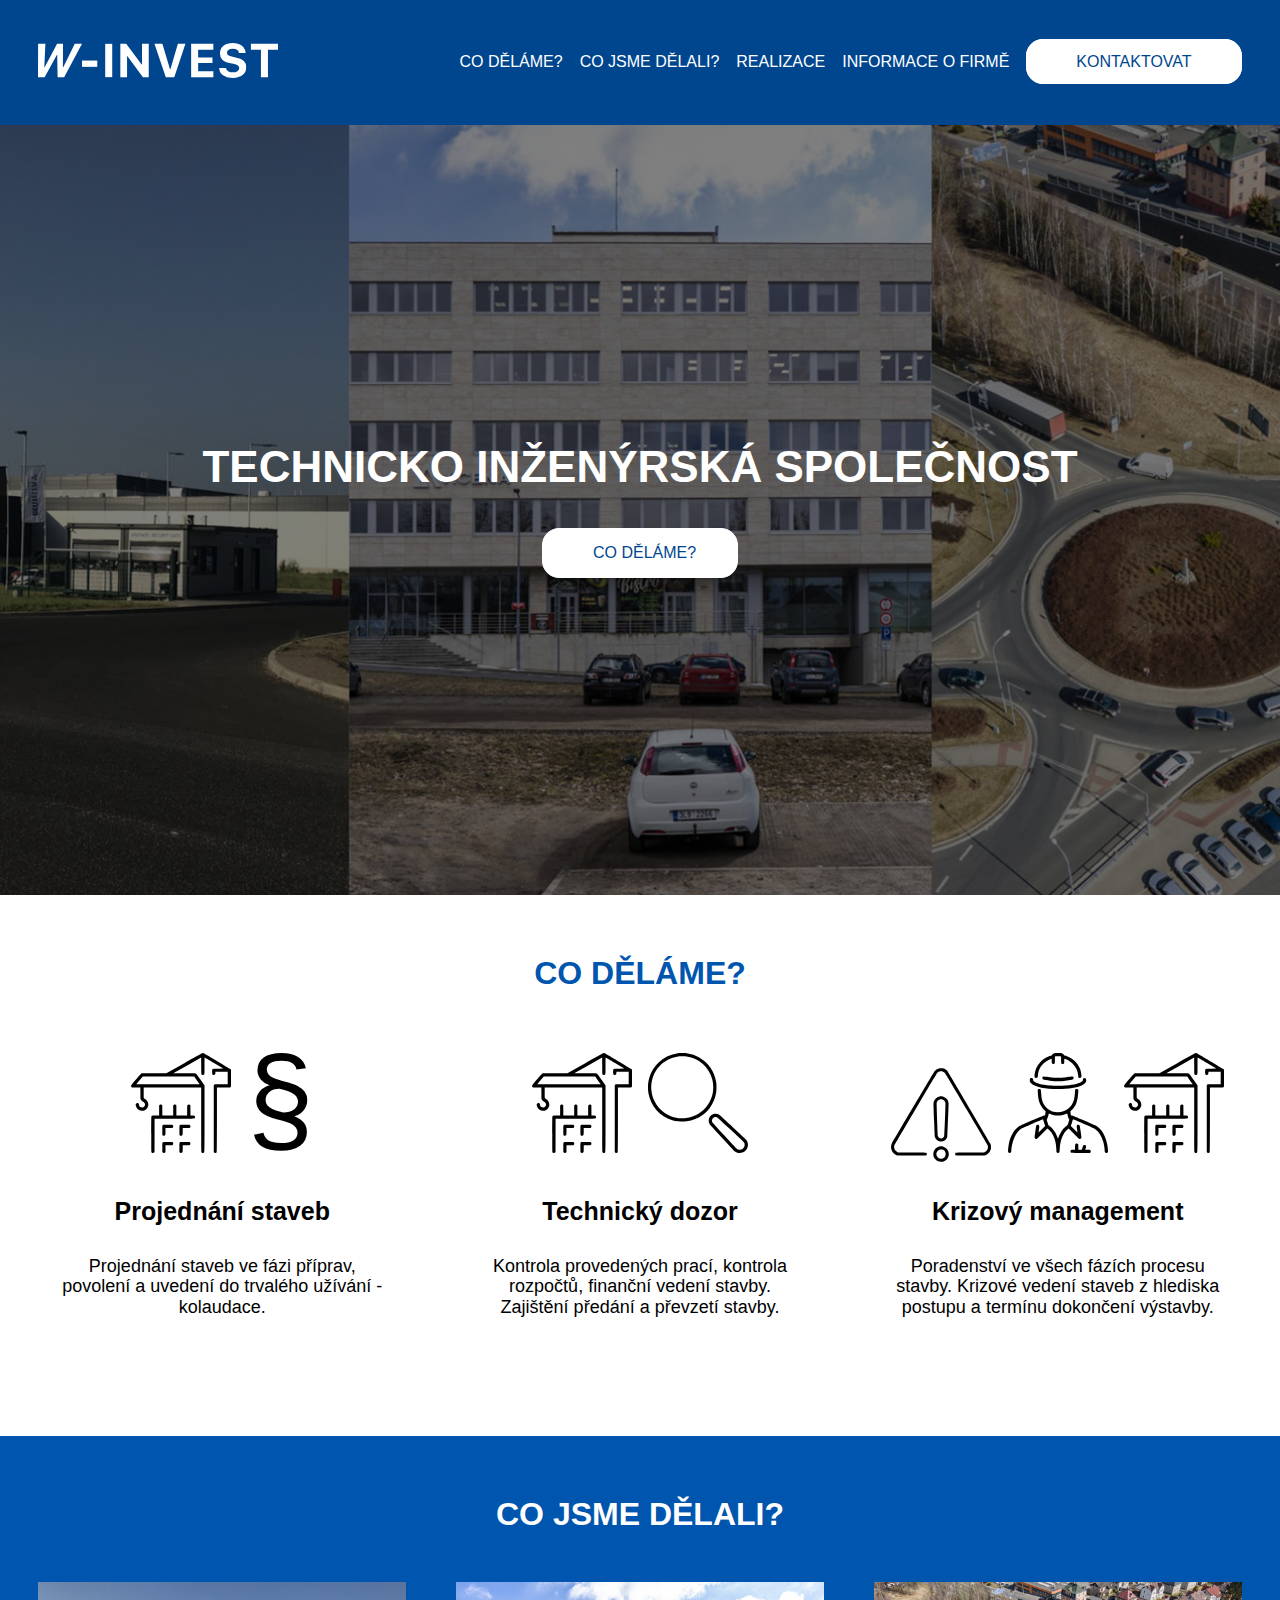
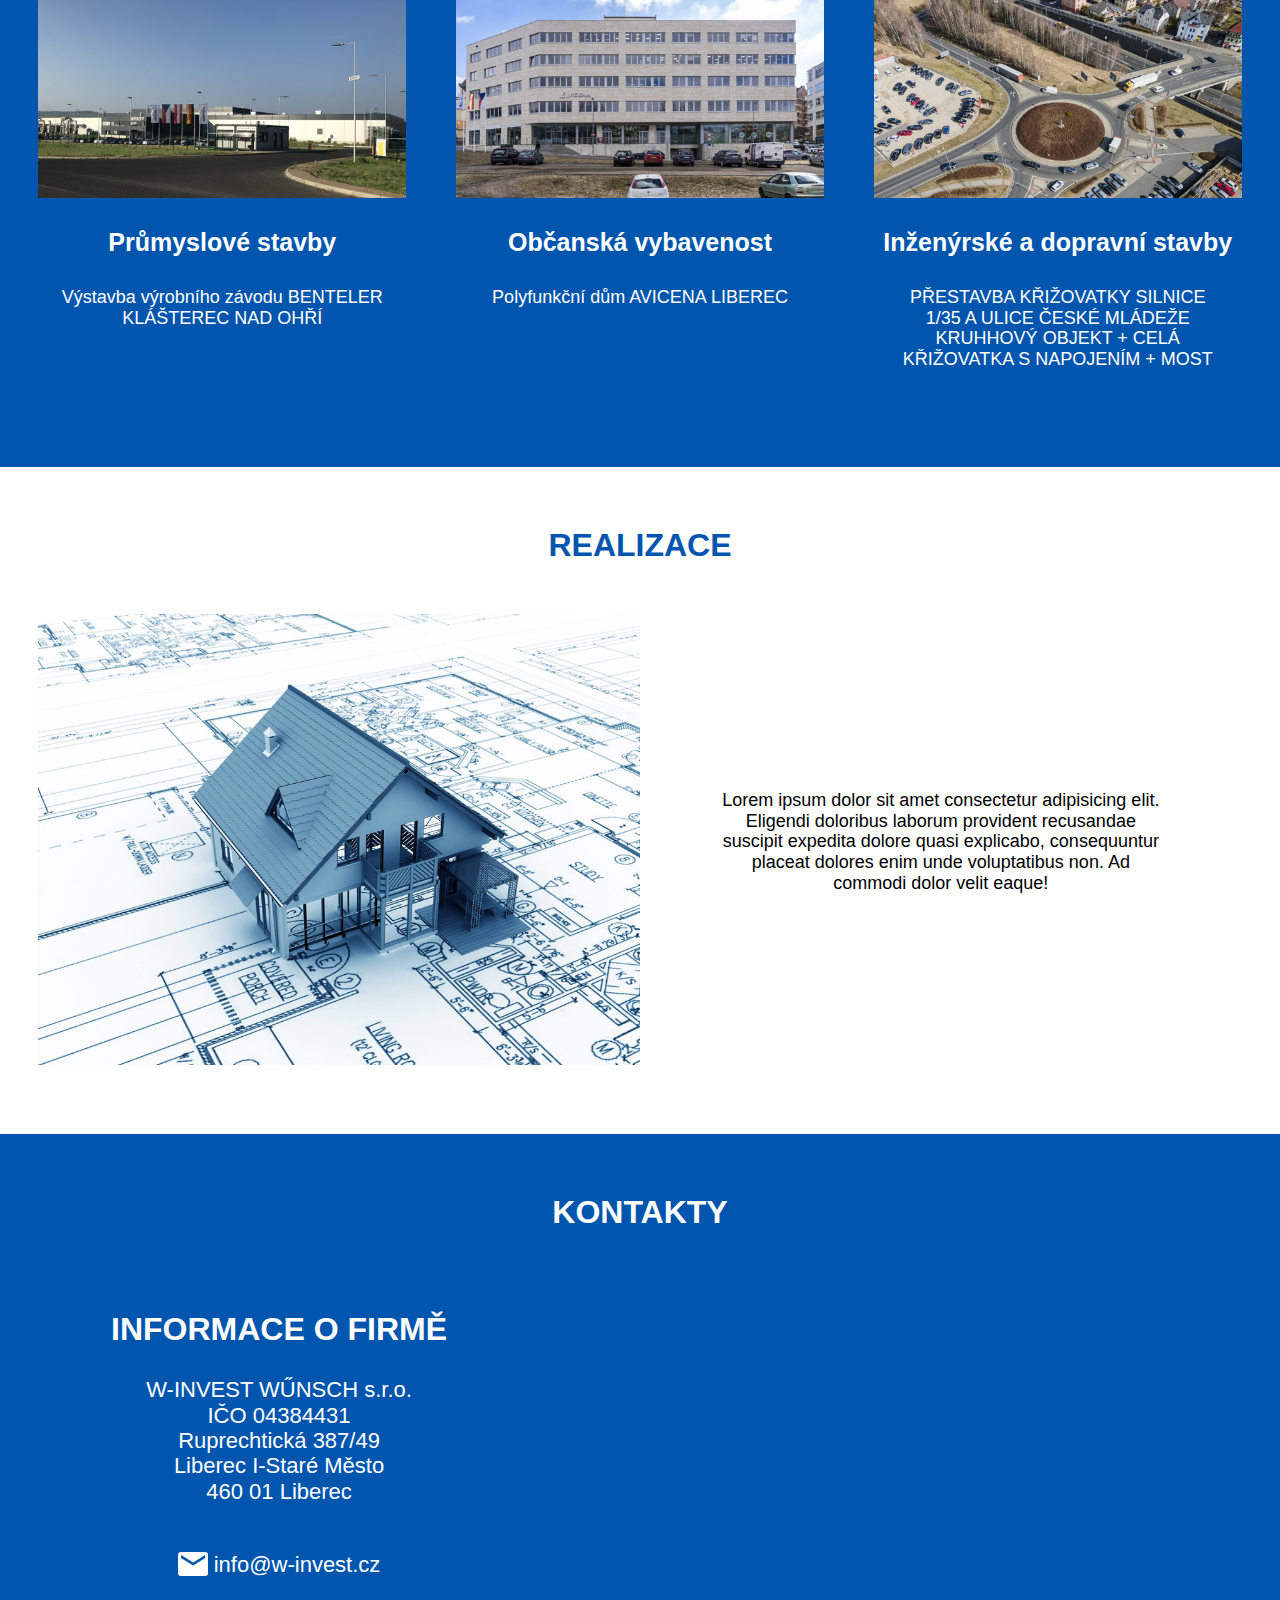
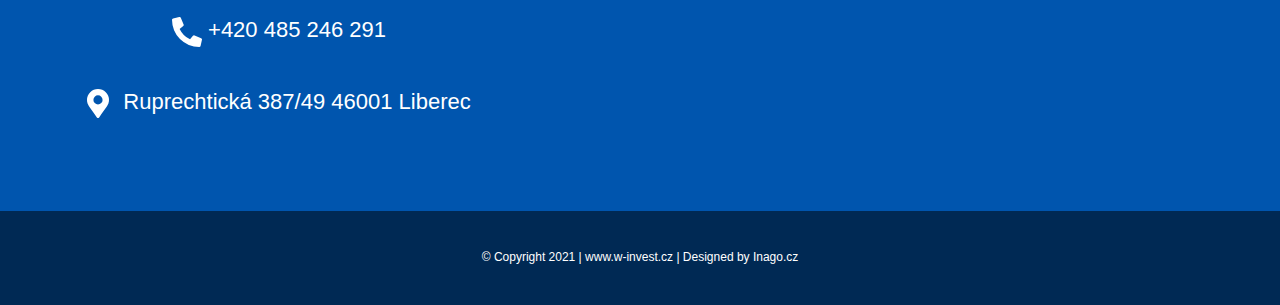
==== commit 15c0b23a: "Add files via upload" ====
--- a/docs/index.html
+++ b/docs/index.html
@@ -40,7 +40,6 @@
         
           gtag('config', 'G-P7K51DSMJ3');
         </script>
-    
     <link rel="icon" type="image/svg+xml" href="./Images/Favicon/favicon.svg">
     <link rel="apple-touch-icon" sizes="180x180" href="/apple-touch-icon.png">
     <link rel="icon" type="image/png" sizes="32x32" href="/favicon-32x32.png">
@@ -184,7 +183,15 @@
                 <h2 class="section_container__title section_container__title--blue">Realizace</h2>
                 <div class="section_container__Project_card_section__item section_container__Project_card_section__item--realization">
                     <div class="section_container__Project_card_section__item__image_container section_container__Project_card_section__item__image_container--realization">
-                        <img src="./Images/wp2043551-e1540132733350.jpg" alt="Realizace">
+                        <img src="./Images/Real_images/960px/11947819_881294068603290_5280684515489215272_o.jpg"
+                        srcset="./Images/Real_images/360px/11947819_881294068603290_5280684515489215272_o.jpg 360w,
+                                ./Images/Real_images/575px/11947819_881294068603290_5280684515489215272_o.jpg 575w,
+                                ./Images/Real_images/640px/11947819_881294068603290_5280684515489215272_o.jpg 640w,
+                                ./Images/Real_images/960px/11947819_881294068603290_5280684515489215272_o.jpg"
+                        sizes="(min-width: 640px) 44.5vw,
+                               (min-width: 1150px) 28.43vw,
+                               100vw" 
+                        alt="W-Invest Ilustrace stavby">
                     </div>
                     <p>Lorem ipsum dolor sit amet consectetur adipisicing elit. Eligendi doloribus laborum provident recusandae suscipit expedita dolore quasi explicabo, consequuntur placeat dolores enim unde voluptatibus non. Ad commodi dolor velit eaque!</p>
                 </div>
@@ -220,4 +227,4 @@
         <span class="copyright">© Copyright 2021 | www.w-invest.cz | Designed by Inago.cz</span>
     </footer>
 </body>
-</html>
+</html>--- a/docs/css/MQ.css
+++ b/docs/css/MQ.css
@@ -50,7 +50,8 @@
 
     .section_container__Project_card_section__item__image_container--realization {
         max-width: initial;
-        height: 300px;
+        width: 60%;
+        height: fit-content;
     }
 
     .section_container--flex {
@@ -87,6 +88,12 @@
 @media only screen and (min-width: 750px) {
     .section_container__Project_card_section__item__image_container {
         height: 220px;
+    }
+
+    .section_container__Project_card_section__item__image_container--realization {
+        max-width: initial;
+        width: 60%;
+        height: fit-content;
     }
 }
 
@@ -139,6 +146,12 @@
         height: 250px;
     }
 
+    .section_container__Project_card_section__item__image_container--realization {
+        max-width: initial;
+        width: 60%;
+        height: fit-content;
+    }
+
     .section_container__Project_card_section__item__image_container--icons {
         width: 415px;
     }
@@ -228,10 +241,7 @@
 
     .section_container__Project_card_section__item__image_container--realization {
         width: 50%;
-    }
-
-    .section_container__Project_card_section__item__image_container--realization img {
-        height: 100%;
+        height: fit-content;
     }
 
     .section_container__Project_card_section__item--realization p {
@@ -281,6 +291,11 @@
 @media only screen and (min-width: 1330px) {
     .section_container__Project_card_section__item__image_container {
         height: 250px;
+    }
+
+    .section_container__Project_card_section__item__image_container--realization {
+        width: 50%;
+        height: fit-content;
     }
 
     .section_container__Project_card_section__item__image_container--icons {
@@ -300,4 +315,4 @@
     .section_container {
         width: 81.25%;
     }    
-}
+}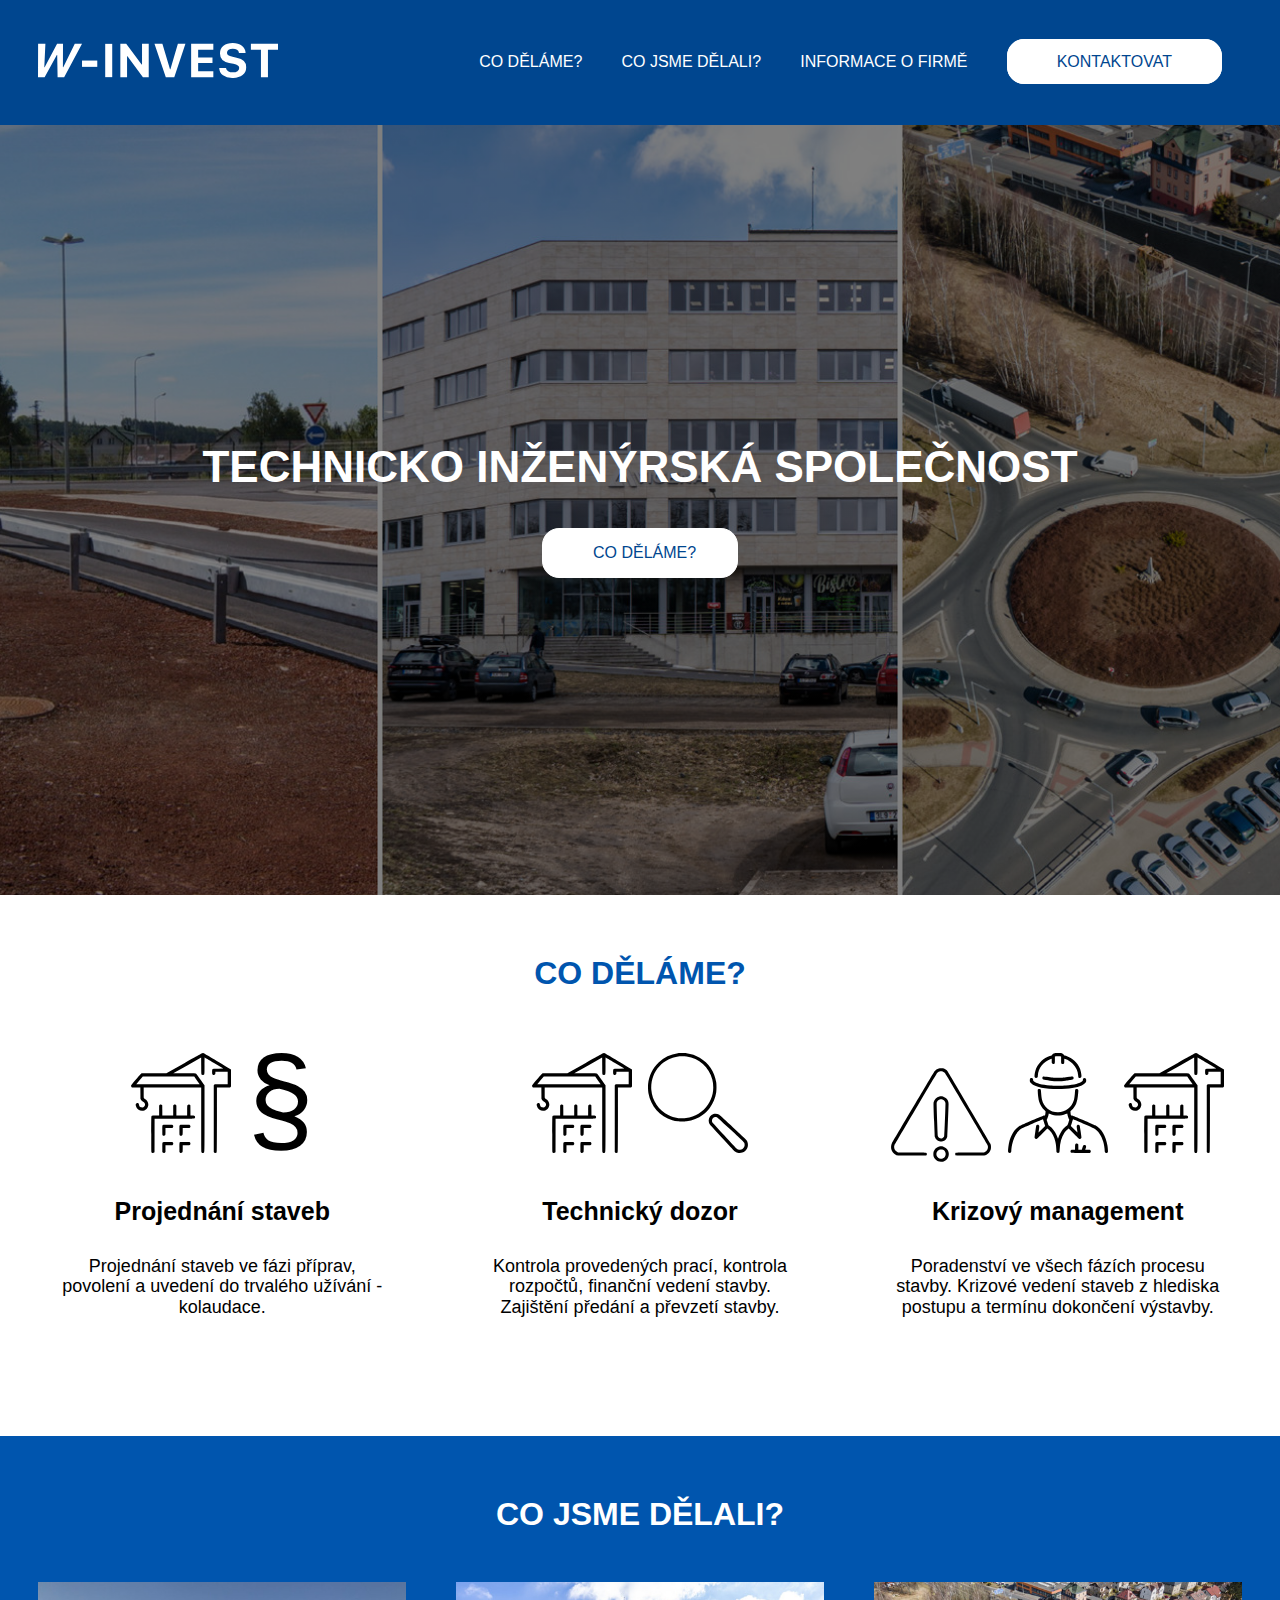
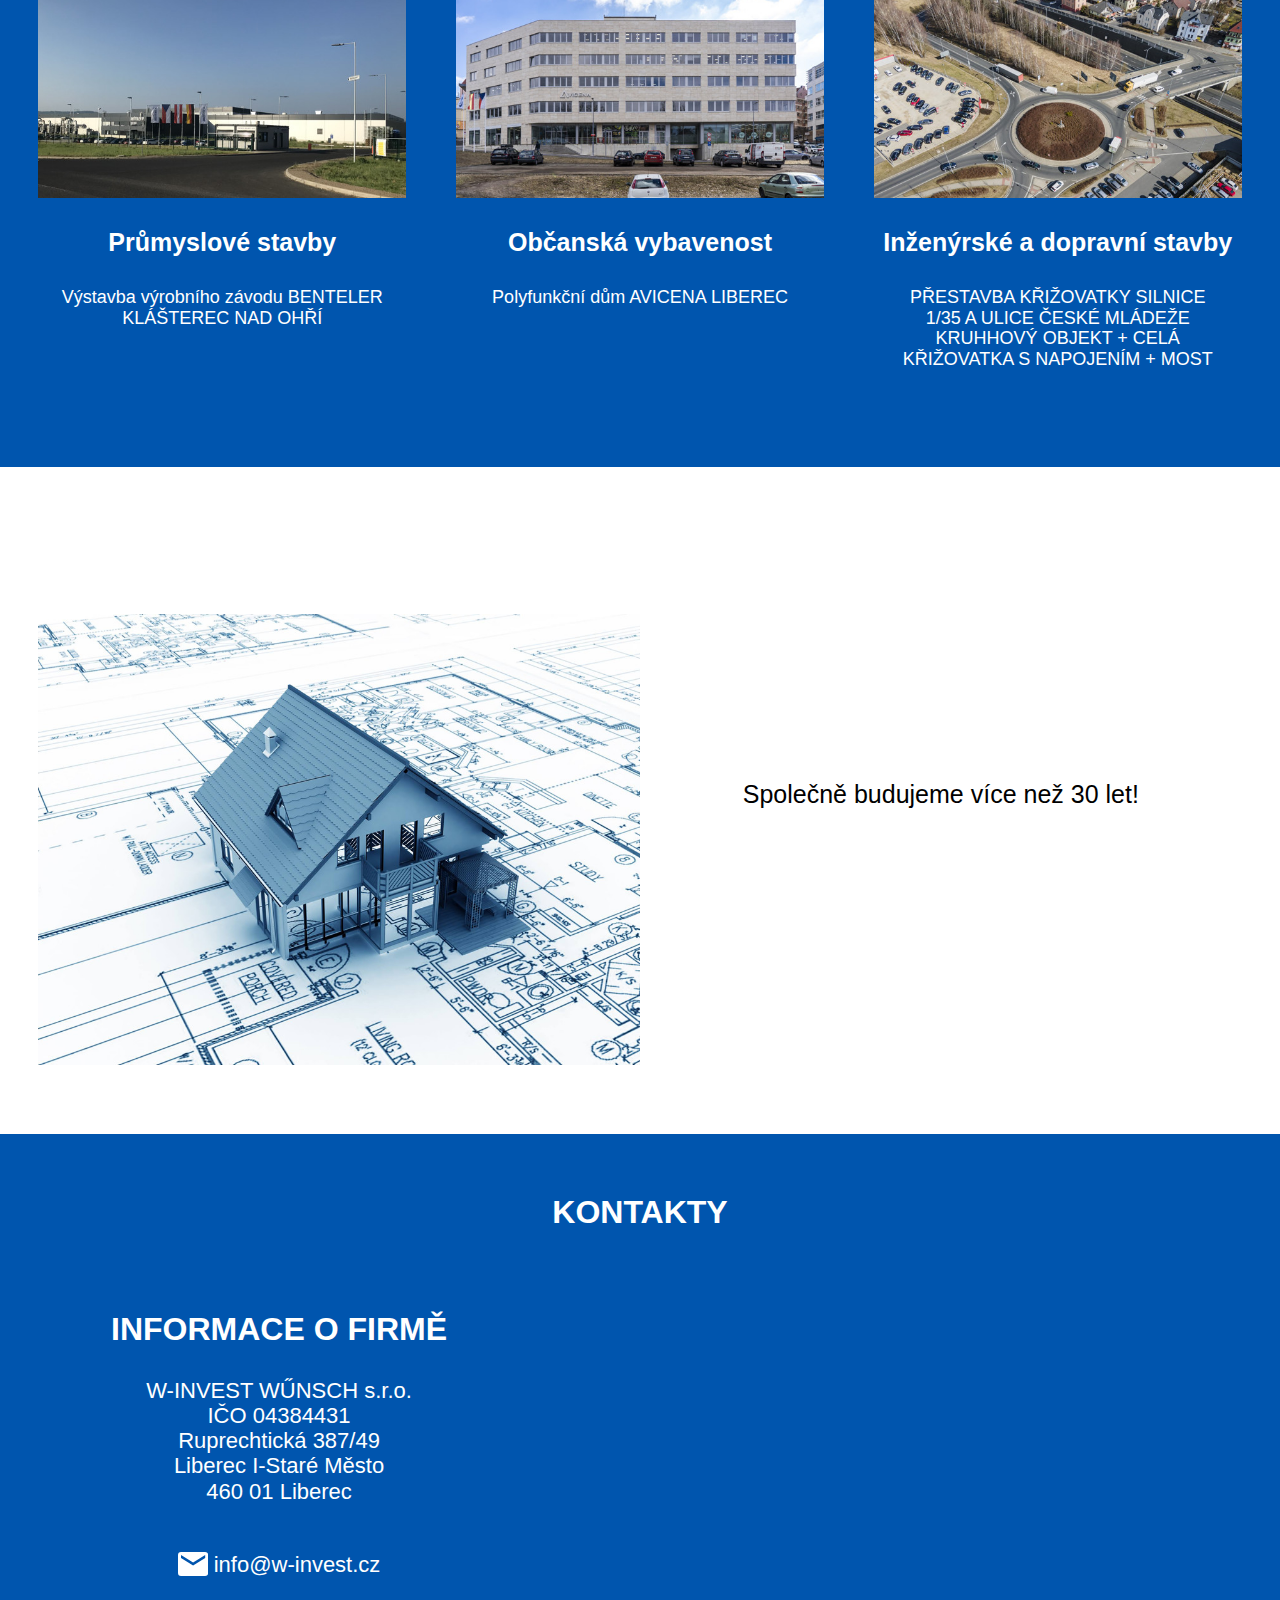
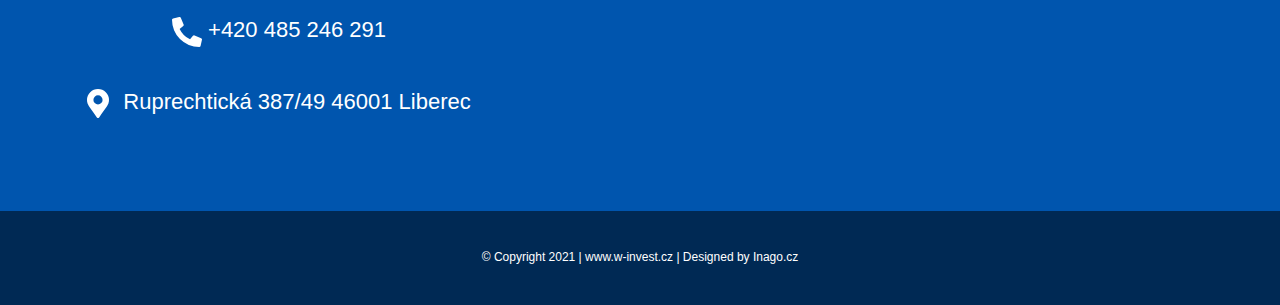
==== commit 385dc687: "Add files via upload" ====
--- a/docs/index.html
+++ b/docs/index.html
@@ -4,7 +4,7 @@
     <meta charset="UTF-8">
     <meta http-equiv="X-UA-Compatible" content="IE=edge">
     <meta name="viewport" content="width=device-width, initial-scale=1.0">
-    <meta name="description" content="HTML meta tag page">
+    <meta name="description" content="Technicko inženýrská kancelář specializujicí se na projednání, realizaci a krizový managment staveb na uzemí ČR. Jsme tu s Vámi již přes 30 let.">
     <meta name="keywords" content="winvest, w-invest, w invest, w invest liberec, w-invest liberec, w invest liberec, stavební dozor, stavební dozor liberec, technicko inženýrská kancelář, technicko inzenyrka kancelar, inzenyrska kancelar," />
     <meta name="robots" content="index, follow">
 
@@ -31,15 +31,15 @@
           }  
         }
 
-        <!-- Global site tag (gtag.js) - Google Analytics -->
-        <script async src="https://www.googletagmanager.com/gtag/js?id=G-P7K51DSMJ3"></script>
-        <script>
-          window.dataLayer = window.dataLayer || [];
-          function gtag(){dataLayer.push(arguments);}
-          gtag('js', new Date());
-        
-          gtag('config', 'G-P7K51DSMJ3');
-        </script>
+<!-- Global site tag (gtag.js) - Google Analytics -->
+<script async src="https://www.googletagmanager.com/gtag/js?id=G-FTCF5MLQN"></script>
+<script>
+  window.dataLayer = window.dataLayer || [];
+  function gtag(){dataLayer.push(arguments);}
+  gtag('js', new Date());
+
+  gtag('config', 'G-FTCF5MLQN');
+</script>
     <link rel="icon" type="image/svg+xml" href="./Images/Favicon/favicon.svg">
     <link rel="apple-touch-icon" sizes="180x180" href="/apple-touch-icon.png">
     <link rel="icon" type="image/png" sizes="32x32" href="/favicon-32x32.png">
@@ -55,28 +55,28 @@
     <link rel="stylesheet" href="./css/MQ.css">
 </head>
 <body>
-        <!-- Cookie Consent by TermsFeed (https://www.TermsFeed.com) -->
-        <script type="text/javascript" src="https://www.termsfeed.com/public/cookie-consent/4.0.0/cookie-consent.js" charset="UTF-8"></script>
-        <script type="text/javascript" charset="UTF-8">
-        document.addEventListener('DOMContentLoaded', function () {
-        cookieconsent.run({"notice_banner_type":"simple","consent_type":"express","palette":"dark","language":"cs","page_load_consent_levels":["strictly-necessary"],"notice_banner_reject_button_hide":false,"preferences_center_close_button_hide":false,"page_refresh_confirmation_buttons":false,"website_name":"W-Invest"});
-        });
-        </script>
-
-        <!-- G-P7K51DSMJ3 -->
-        <!-- Global site tag (gtag.js) - Google Analytics -->
-        <script type="text/plain" cookie-consent="tracking" async src="https://www.googletagmanager.com/gtag/js?id=G-P7K51DSMJ3"></script>
-        <script type="text/plain" cookie-consent="tracking">
-        window.dataLayer = window.dataLayer || [];
-        function gtag(){dataLayer.push(arguments);}
-        gtag('js', new Date());
-
-        gtag('config', 'G-P7K51DSMJ3');
-        </script>
-        <!-- end of G-P7K51DSMJ3-->
-
-        <noscript>ePrivacy and GPDR Cookie Consent by <a href="https://www.TermsFeed.com/" rel="nofollow">TermsFeed Generator</a></noscript>
-        <!-- End Cookie Consent by TermsFeed (https://www.TermsFeed.com) -->
+    <!-- Cookie Consent by TermsFeed (https://www.TermsFeed.com) -->
+    <script type="text/javascript" src="https://www.termsfeed.com/public/cookie-consent/4.0.0/cookie-consent.js" charset="UTF-8"></script>
+    <script type="text/javascript" charset="UTF-8">
+    document.addEventListener('DOMContentLoaded', function () {
+    cookieconsent.run({"notice_banner_type":"simple","consent_type":"express","palette":"dark","language":"cs","page_load_consent_levels":["strictly-necessary"],"notice_banner_reject_button_hide":false,"preferences_center_close_button_hide":false,"page_refresh_confirmation_buttons":false,"website_name":"W-invest"});
+    });
+    </script>
+
+    <!-- Google Analitics -->
+    <!-- Global site tag (gtag.js) - Google Analytics -->
+    <script type="text/plain" cookie-consent="tracking" async src="https://www.googletagmanager.com/gtag/js?id=G-FTCF5MLQNP"></script>
+    <script type="text/plain" cookie-consent="tracking">
+    window.dataLayer = window.dataLayer || [];
+    function gtag(){dataLayer.push(arguments);}
+    gtag('js', new Date());
+
+    gtag('config', 'G-FTCF5MLQNP');
+    </script>
+    <!-- end of Google Analitics-->
+
+    <noscript>ePrivacy and GPDR Cookie Consent by <a href="https://www.TermsFeed.com/" rel="nofollow">TermsFeed Generator</a></noscript>
+    <!-- End Cookie Consent by TermsFeed (https://www.TermsFeed.com) -->
     <header>
         <div class="header_box">
             <a class="header_box__logo" href="index.html"><img src="./Images/W-INVEST_Bílá_uprava.svg" alt="W-Invest logo"></a>
@@ -84,7 +84,6 @@
                 <ul class="header_box__nav__nav_ul">
                     <li class="header_box__nav__nav_ul__item initial_invisible tablet_visible"><a href="#co_delame">Co děláme?</a></li>
                     <li class="header_box__nav__nav_ul__item initial_invisible tablet_visible"><a href="#co_jsme_delali">Co jsme dělali?</a></li>
-                    <li class="header_box__nav__nav_ul__item initial_invisible tablet_visible"><a href="#realizace">Realizace</a></li>
                     <li class="header_box__nav__nav_ul__item initial_invisible desktop_visible"><a href="#info">Informace o firmě</a></li>
                     <li class="header_box__nav__nav_ul__item"><a class="btn" href="#kontakty">Kontaktovat</a></li>
                </ul>
@@ -180,7 +179,6 @@
         </section>
         <section id="realizace">
             <div class="section_container section_container--relaization">
-                <h2 class="section_container__title section_container__title--blue">Realizace</h2>
                 <div class="section_container__Project_card_section__item section_container__Project_card_section__item--realization">
                     <div class="section_container__Project_card_section__item__image_container section_container__Project_card_section__item__image_container--realization">
                         <img src="./Images/Real_images/960px/11947819_881294068603290_5280684515489215272_o.jpg"
@@ -188,12 +186,13 @@
                                 ./Images/Real_images/575px/11947819_881294068603290_5280684515489215272_o.jpg 575w,
                                 ./Images/Real_images/640px/11947819_881294068603290_5280684515489215272_o.jpg 640w,
                                 ./Images/Real_images/960px/11947819_881294068603290_5280684515489215272_o.jpg"
-                        sizes="(min-width: 640px) 44.5vw,
-                               (min-width: 1150px) 28.43vw,
+                        sizes="(min-width: 640px) 56vw,
+                               (min-width: 1150px) 46.8vw,
+                               (min-width: 1550px) 40.6vw,
                                100vw" 
                         alt="W-Invest Ilustrace stavby">
                     </div>
-                    <p>Lorem ipsum dolor sit amet consectetur adipisicing elit. Eligendi doloribus laborum provident recusandae suscipit expedita dolore quasi explicabo, consequuntur placeat dolores enim unde voluptatibus non. Ad commodi dolor velit eaque!</p>
+                    <p>Společně budujeme více než 30 let!</p>
                 </div>
             </div>
         </section>
--- a/docs/css/style.css
+++ b/docs/css/style.css
@@ -86,6 +86,10 @@
     padding: 7.5px 27px 7.5px 27px;
 }
 
+.section_container--relaization {
+    padding-top: 147px;
+}
+
 .section_container__Project_card_section__item {
     display: flex;
     flex-direction: column;
@@ -148,6 +152,8 @@
 
 .section_container__Project_card_section__item--realization p {
     margin-top: 30px;
+    font-size: 25px;
+    margin-top: 70px;
 }
 
 .section_container__info__inf {
--- a/docs/css/MQ.css
+++ b/docs/css/MQ.css
@@ -10,7 +10,7 @@
     }
 
     .header_box__nav__nav_ul {
-        justify-content: space-between;
+        justify-content: space-around;
     }
 
     .section_container {
@@ -152,6 +152,10 @@
         height: fit-content;
     }
 
+    .section_container__Project_card_section__item--realization p {
+        margin-bottom: 0;
+    }
+
     .section_container__Project_card_section__item__image_container--icons {
         width: 415px;
     }
@@ -314,5 +318,10 @@
     
     .section_container {
         width: 81.25%;
-    }    
+    }
+    
+    .section_container__Project_card_section__item--realization p {
+        margin-left: 15%;
+        margin-top: 5%;
+    }
 }